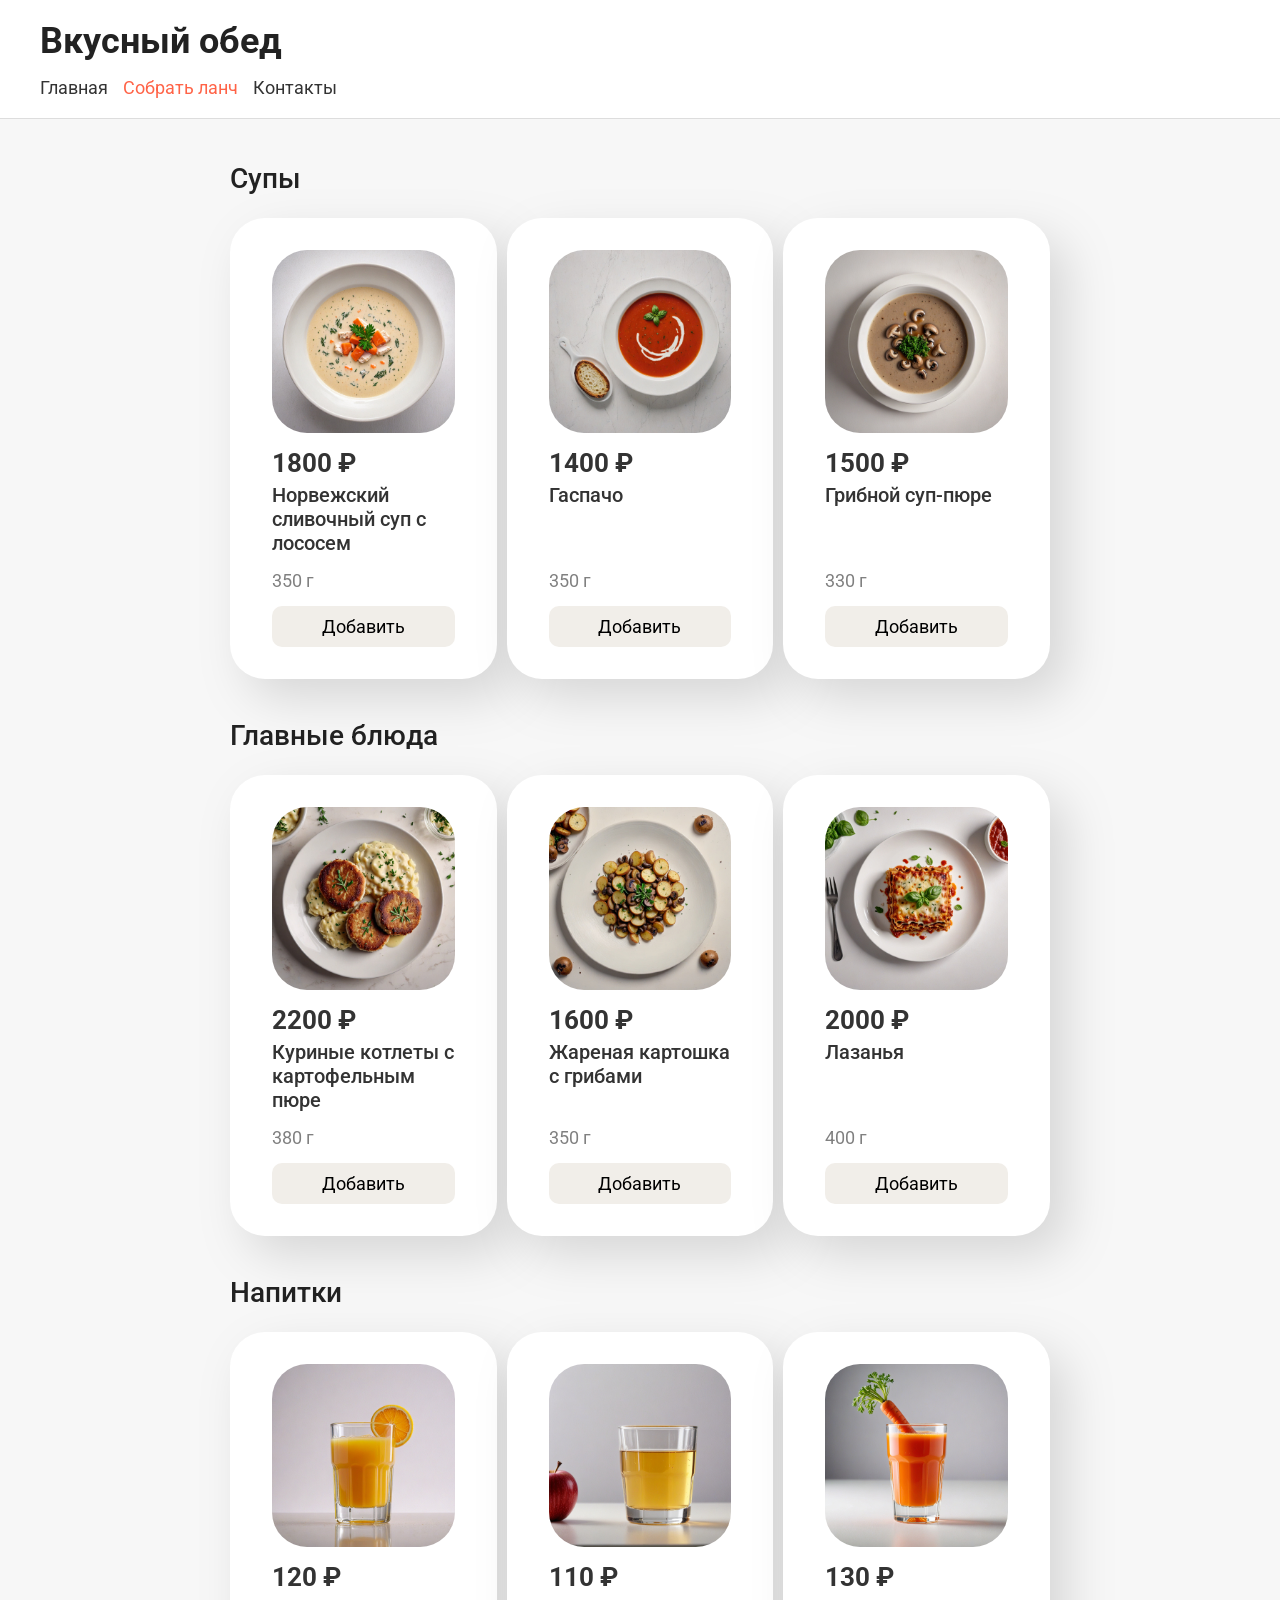
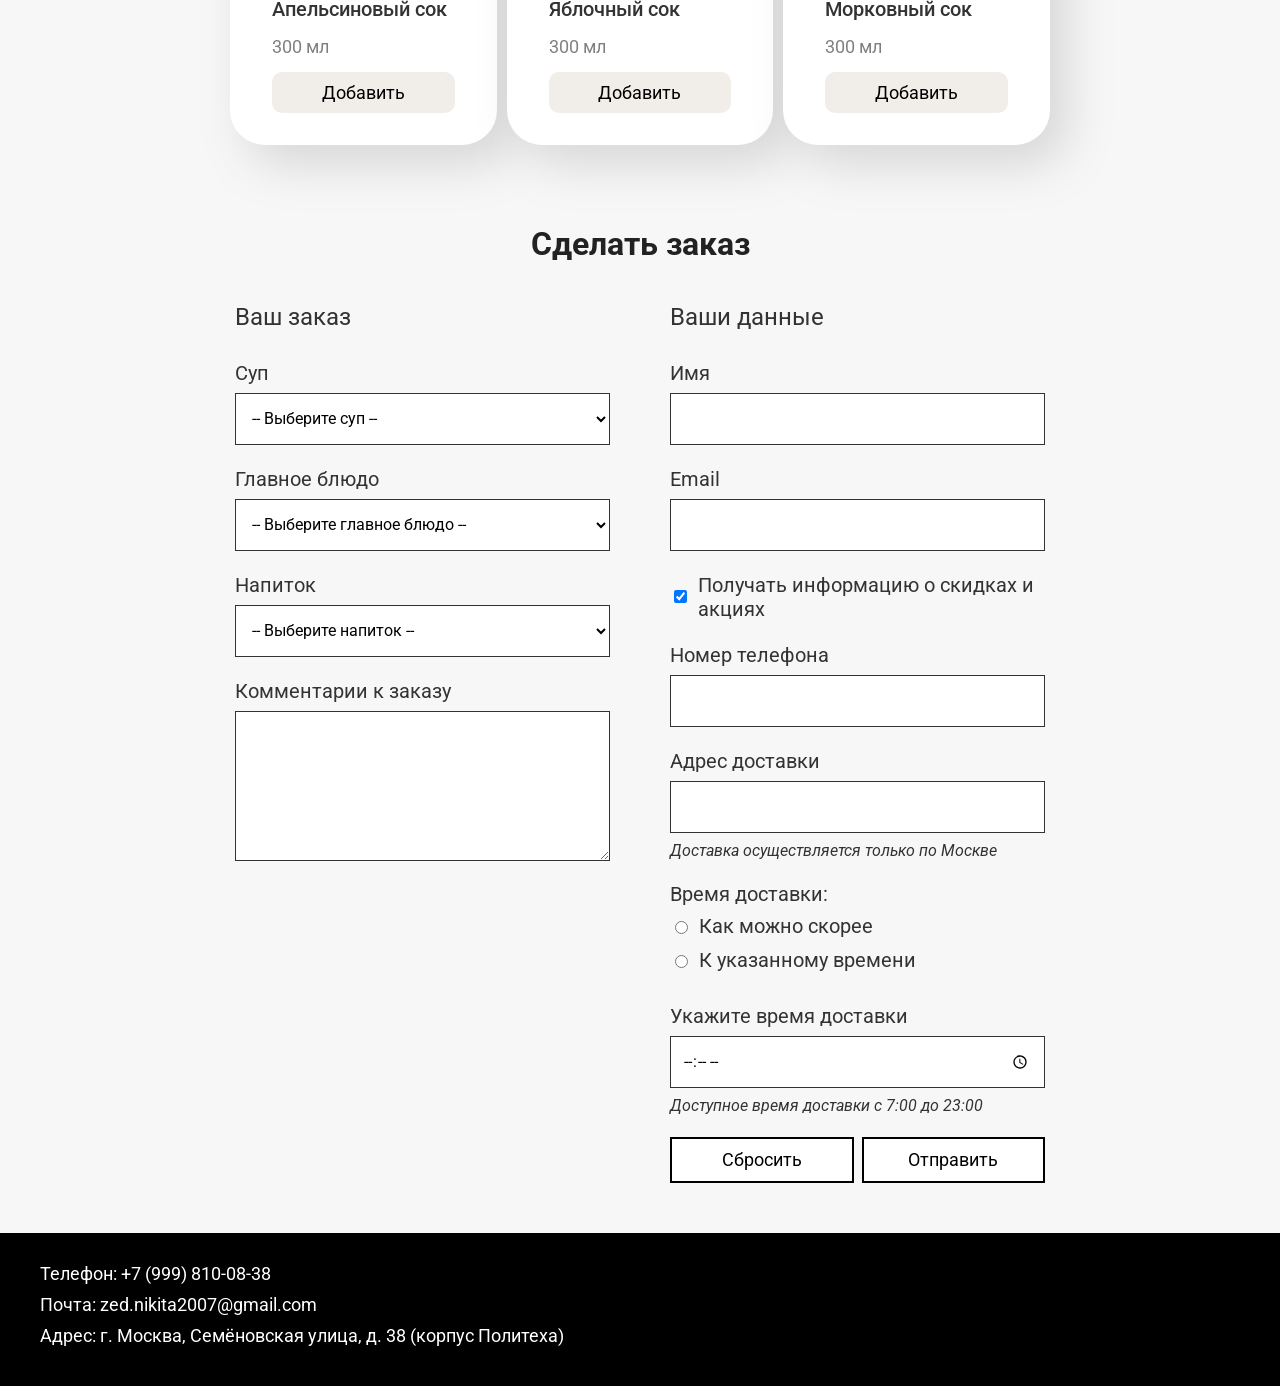
==== lunch.html @ 71ae0929 "Лаба 3: форма заказа" ====
<!DOCTYPE html>
<html lang="ru">
<head>
    <meta charset="UTF-8">
    <meta name="viewport" content="width=device-width, initial-scale=1.0">
    <title>Собрать ланч - Вкусный обед</title>
    <link rel="preconnect" href="https://fonts.googleapis.com">
    <link rel="preconnect" href="https://fonts.gstatic.com" crossorigin>
    <link href="https://fonts.googleapis.com/css2?family=Roboto:wght@400;500;700&display=swap" rel="stylesheet">
    <link rel="stylesheet" href="style.css">
    <link rel="stylesheet" href="lunch.css">
</head>
<body>

    <header>
        <h1>Вкусный обед</h1>
        <nav>
            <a href="index.html">Главная</a>
            <a href="lunch.html" class="active">Собрать ланч</a>
            <a href="#contacts">Контакты</a>
        </nav>
    </header>

    <main>
        <section>
            <h2>Супы</h2>
            <div class="dishes">
                <div class="dish">
                    <img src="menu/soups/norwegian_soup.jpg" alt="Норвежский суп">
                    <p class="dish-price">1800 ₽</p>
                    <p class="dish-name">Норвежский сливочный суп с лососем</p>
                    <p class="dish-weight">350 г</p>
                    <button>Добавить</button>
                </div>
                <div class="dish">
                    <img src="menu/soups/gazpacho.jpg" alt="Гаспачо">
                    <p class="dish-price">1400 ₽</p>
                    <p class="dish-name">Гаспачо</p>
                    <p class="dish-weight">350 г</p>
                    <button>Добавить</button>
                </div>
                <div class="dish">
                    <img src="menu/soups/mushroom_soup.jpg" alt="Грибной суп">
                    <p class="dish-price">1500 ₽</p>
                    <p class="dish-name">Грибной суп-пюре</p>
                    <p class="dish-weight">330 г</p>
                    <button>Добавить</button>
                </div>
            </div>
        </section>

        <section>
            <h2>Главные блюда</h2>
            <div class="dishes">
                <div class="dish">
                    <img src="menu/main_course/chickencutletsandmashedpotatoes.jpg" alt="Куриные котлеты с пюре">
                    <p class="dish-price">2200 ₽</p>
                    <p class="dish-name">Куриные котлеты с картофельным пюре</p>
                    <p class="dish-weight">380 г</p>
                    <button>Добавить</button>
                </div>
                <div class="dish">
                    <img src="menu/main_course/friedpotatoeswithmushrooms1.jpg" alt="Жареная картошка с грибами">
                    <p class="dish-price">1600 ₽</p>
                    <p class="dish-name">Жареная картошка с грибами</p>
                    <p class="dish-weight">350 г</p>
                    <button>Добавить</button>
                </div>
                <div class="dish">
                    <img src="menu/main_course/lasagna.jpg" alt="Лазанья">
                    <p class="dish-price">2000 ₽</p>
                    <p class="dish-name">Лазанья</p>
                    <p class="dish-weight">400 г</p>
                    <button>Добавить</button>
                </div>
            </div>
        </section>

        <section>
            <h2>Напитки</h2>
            <div class="dishes">
                <div class="dish">
                    <img src="menu/beverages/orangejuice.jpg" alt="Апельсиновый сок">
                    <p class="dish-price">120 ₽</p>
                    <p class="dish-name">Апельсиновый сок</p>
                    <p class="dish-weight">300 мл</p>
                    <button>Добавить</button>
                </div>
                <div class="dish">
                    <img src="menu/beverages/applejuice.jpg" alt="Яблочный сок">
                    <p class="dish-price">110 ₽</p>
                    <p class="dish-name">Яблочный сок</p>
                    <p class="dish-weight">300 мл</p>
                    <button>Добавить</button>
                </div>
                <div class="dish">
                    <img src="menu/beverages/carrotjuice.jpg" alt="Морковный сок">
                    <p class="dish-price">130 ₽</p>
                    <p class="dish-name">Морковный сок</p>
                    <p class="dish-weight">300 мл</p>
                    <button>Добавить</button>
                </div>
            </div>
        </section>
    </main>

    <section class="order">
        <h2>Сделать заказ</h2>
        <form action="https://httpbin.org/post" method="post">
            <div class="form-columns">
                <div class="form-column">
                    <h3>Ваш заказ</h3>

                    <label for="soup">Суп</label>
                    <select id="soup" name="soup" required>
                        <option value="">-- Выберите суп --</option>
                        <option value="norwegian_soup">Норвежский сливочный суп с лососем</option>
                        <option value="gazpacho">Гаспачо</option>
                        <option value="mushroom_soup">Грибной суп-пюре</option>
                    </select>

                    <label for="main-course">Главное блюдо</label>
                    <select id="main-course" name="main_course" required>
                        <option value="">-- Выберите главное блюдо --</option>
                        <option value="chicken_cutlets">Куриные котлеты с картофельным пюре</option>
                        <option value="fried_potatoes">Жареная картошка с грибами</option>
                        <option value="lasagna">Лазанья</option>
                    </select>

                    <label for="drink">Напиток</label>
                    <select id="drink" name="drink" required>
                        <option value="">-- Выберите напиток --</option>
                        <option value="orange_juice">Апельсиновый сок</option>
                        <option value="apple_juice">Яблочный сок</option>
                        <option value="carrot_juice">Морковный сок</option>
                    </select>

                    <label for="comment">Комментарии к заказу</label>
                    <textarea id="comment" name="comment" rows="5"></textarea>
                </div>

                <div class="form-column">
                    <h3>Ваши данные</h3>

                    <label for="name">Имя</label>
                    <input type="text" id="name" name="name" required>

                    <label for="email">Email</label>
                    <input type="email" id="email" name="email" required>

                    <div class="checkbox-row">
                        <input type="checkbox" id="subscribe" name="subscribe" value="yes" checked>
                        <label for="subscribe">Получать информацию о скидках и акциях</label>
                    </div>

                    <label for="phone">Номер телефона</label>
                    <input type="tel" id="phone" name="phone" required>

                    <label for="address">Адрес доставки</label>
                    <input type="text" id="address" name="address" required>
                    <p class="hint">Доставка осуществляется только по Москве</p>

                    <fieldset>
                        <legend>Время доставки:</legend>
                        <div class="radio-row">
                            <input type="radio" id="asap" name="delivery_type" value="asap" required>
                            <label for="asap">Как можно скорее</label>
                        </div>
                        <div class="radio-row">
                            <input type="radio" id="by-time" name="delivery_type" value="by_time" required>
                            <label for="by-time">К указанному времени</label>
                        </div>
                    </fieldset>

                    <label for="delivery-time">Укажите время доставки</label>
                    <input type="time" id="delivery-time" name="delivery_time" min="07:00" max="23:00" step="300">
                    <p class="hint">Доступное время доставки с 7:00 до 23:00</p>

                    <div class="form-buttons">
                        <button type="reset">Сбросить</button>
                        <button type="submit">Отправить</button>
                    </div>
                </div>
            </div>
        </form>
    </section>

    <footer id="contacts">
        <p>Телефон: <a href="tel:+79998100838">+7 (999) 810-08-38</a></p>
        <p>Почта: <a href="mailto:zed.nikita2007@gmail.com">zed.nikita2007@gmail.com</a></p>
        <p>Адрес: г. Москва, Семёновская улица, д. 38 (корпус Политеха)</p>
    </footer>

</body>
</html>
---- style.css ----
* {
    box-sizing: border-box;
}

body {
    margin: 0;
    min-height: 100vh;
    display: flex;
    flex-direction: column;
    font-family: 'Roboto', sans-serif;
    font-size: 18px;
    font-weight: 400;
    color: #333333;
    background-color: #f7f7f7;
}

header {
    padding: 20px 40px;
    background-color: #ffffff;
    border-bottom: 1px solid #dddddd;
}

h1 {
    margin: 0 0 15px 0;
    font-size: 36px;
    font-weight: 700;
    color: #222222;
}

nav {
    display: flex;
    flex-wrap: wrap;
    gap: 15px;
}

a {
    text-decoration: none;
    font-family: 'Roboto', sans-serif;
    font-size: 18px;
    color: #333333;
}

    a:hover {
        color: tomato;
    }

    a.active {
        color: tomato;
    }

main {
    flex: 1;
    width: 100%;
    max-width: 900px;
    margin: 0 auto;
    padding: 20px 40px;
}

section {
    margin-bottom: 40px;
}

h2 {
    font-size: 28px;
    font-weight: 500;
    color: #222222;
}

img {
    width: 600px;
    max-width: 100%;
    height: 350px;
    object-fit: cover;
}

li {
    margin-bottom: 8px;
}

table {
    width: 100%;
    border-collapse: collapse;
}

th, td {
    padding: 12px;
    border: 1px solid #cccccc;
    text-align: left;
}

th {
    font-weight: 700;
    background-color: #eeeeee;
}

footer {
    margin: 0;
    padding: 30px 40px;
    background-color: black;
    color: white;
}

    footer p {
        margin: 0 0 10px 0;
    }

    footer a {
        color: white;
    }

        footer a:hover {
            color: tomato;
        }

@media (max-width: 800px) {
    nav {
        justify-content: space-between;
    }

    img {
        width: 500px;
    }
}

@media (max-width: 600px) {
    h1 {
        text-align: center;
    }

    nav {
        flex-direction: column;
        align-items: center;
    }

    a {
        font-size: 22px;
    }

    img {
        width: 100%;
    }

    main {
        padding: 20px;
    }

    table {
        font-size: 16px;
    }
}

@media (max-width: 400px) {
    table {
        font-size: 14px;
    }

    th, td {
        padding: 8px;
    }
}
---- lunch.css ----
.dishes {
    display: grid;
    grid-template-columns: repeat(3, 1fr);
    gap: 10px;
}

.dish {
    display: flex;
    flex-direction: column;
    padding: 30px 40px;
    border: 2px solid transparent;
    border-radius: 35px;
    background-color: white;
    cursor: pointer;
    filter: drop-shadow(17px 19px 24px rgba(0, 0, 0, 0.13));
}

    .dish:hover {
        border: 2px solid tomato;
    }

    .dish img {
        width: 100%;
        height: auto;
        border-radius: 35px;
    }

.dish-price {
    margin: 15px 0 5px 0;
    font-size: 26px;
    font-weight: 700;
}

.dish-name {
    margin: 0 0 15px 0;
    font-size: 20px;
    font-weight: 500;
}

.dish-weight {
    margin: auto 0 0 0;
    color: gray;
}

.dish button {
    margin-top: 15px;
    padding: 10px 30px;
    border: none;
    border-radius: 10px;
    background-color: #f1eee9;
    font-family: 'Roboto', sans-serif;
    font-size: 18px;
    cursor: pointer;
}

.dish:hover button {
    background-color: tomato;
    color: white;
}

.order {
    width: 100%;
    max-width: 900px;
    margin: 0 auto;
    padding: 20px 40px 50px 40px;
}

    .order h2 {
        margin: 0 0 40px 0;
        text-align: center;
        font-size: 32px;
        font-weight: 700;
    }

.form-columns {
    display: flex;
    justify-content: center;
    gap: 60px;
}

.form-column {
    flex: 1;
    max-width: 375px;
}

    .form-column h3 {
        margin: 0 0 30px 0;
        font-size: 24px;
        font-weight: 400;
    }

    .form-column label {
        display: block;
        margin-bottom: 8px;
        font-size: 20px;
    }

    .form-column select,
    .form-column input[type="text"],
    .form-column input[type="email"],
    .form-column input[type="tel"],
    .form-column input[type="time"],
    .form-column textarea {
        width: 100%;
        height: 52px;
        margin-bottom: 22px;
        padding: 0 12px;
        border: 1px solid #333333;
        background-color: white;
        font-family: 'Roboto', sans-serif;
        font-size: 16px;
    }

    .form-column textarea {
        height: 150px;
        padding: 10px 12px;
        resize: vertical;
    }

.checkbox-row,
.radio-row {
    display: flex;
    align-items: center;
    gap: 8px;
}

.checkbox-row {
    margin-bottom: 22px;
}

.radio-row {
    margin-bottom: 10px;
}

    .checkbox-row label,
    .radio-row label {
        margin: 0;
    }

fieldset {
    margin: 0 0 22px 0;
    padding: 0;
    border: none;
}

legend {
    padding: 0;
    margin-bottom: 8px;
    font-size: 20px;
}

.hint {
    margin: -14px 0 22px 0;
    font-size: 16px;
    font-style: italic;
}

.form-buttons {
    display: flex;
    gap: 8px;
}

    .form-buttons button {
        width: 184px;
        height: 46px;
        border: 2px solid black;
        background-color: white;
        font-family: 'Roboto', sans-serif;
        font-size: 18px;
        cursor: pointer;
    }

        .form-buttons button:hover {
            border-color: tomato;
            background-color: tomato;
            color:
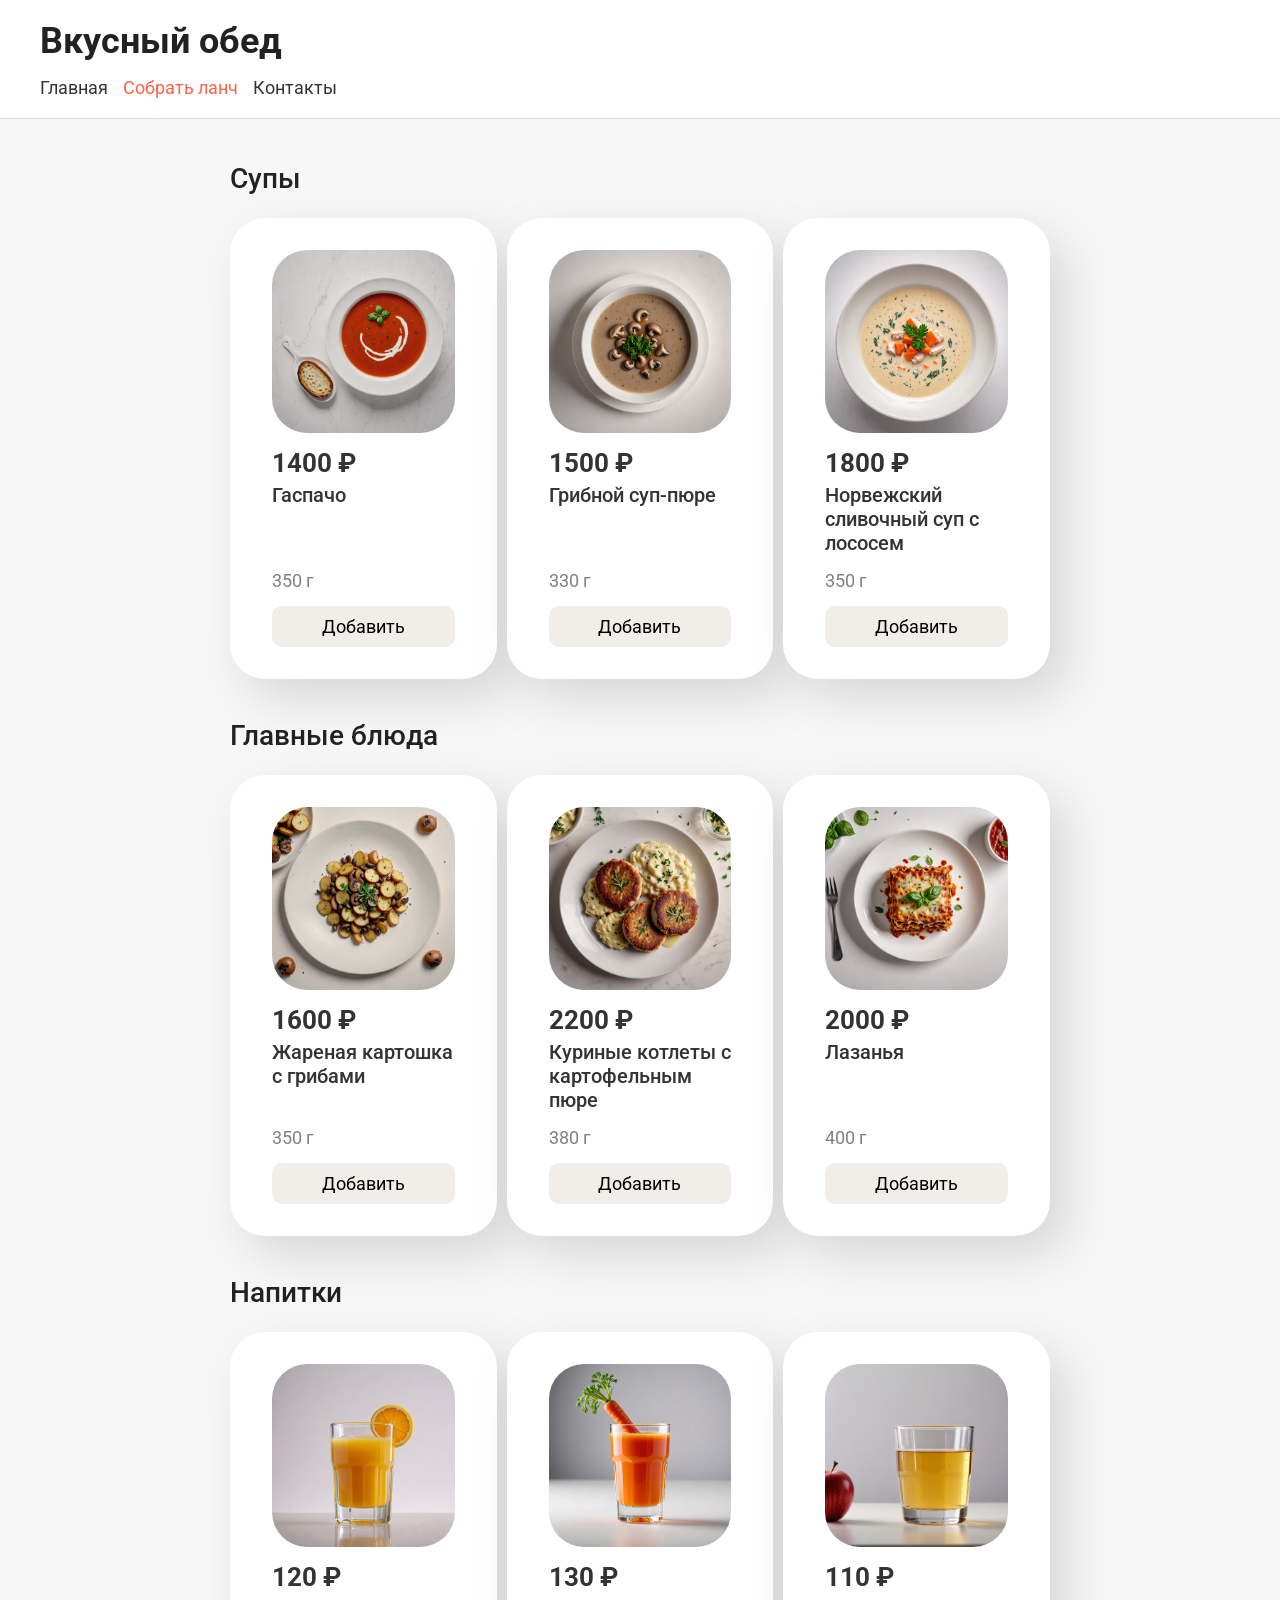
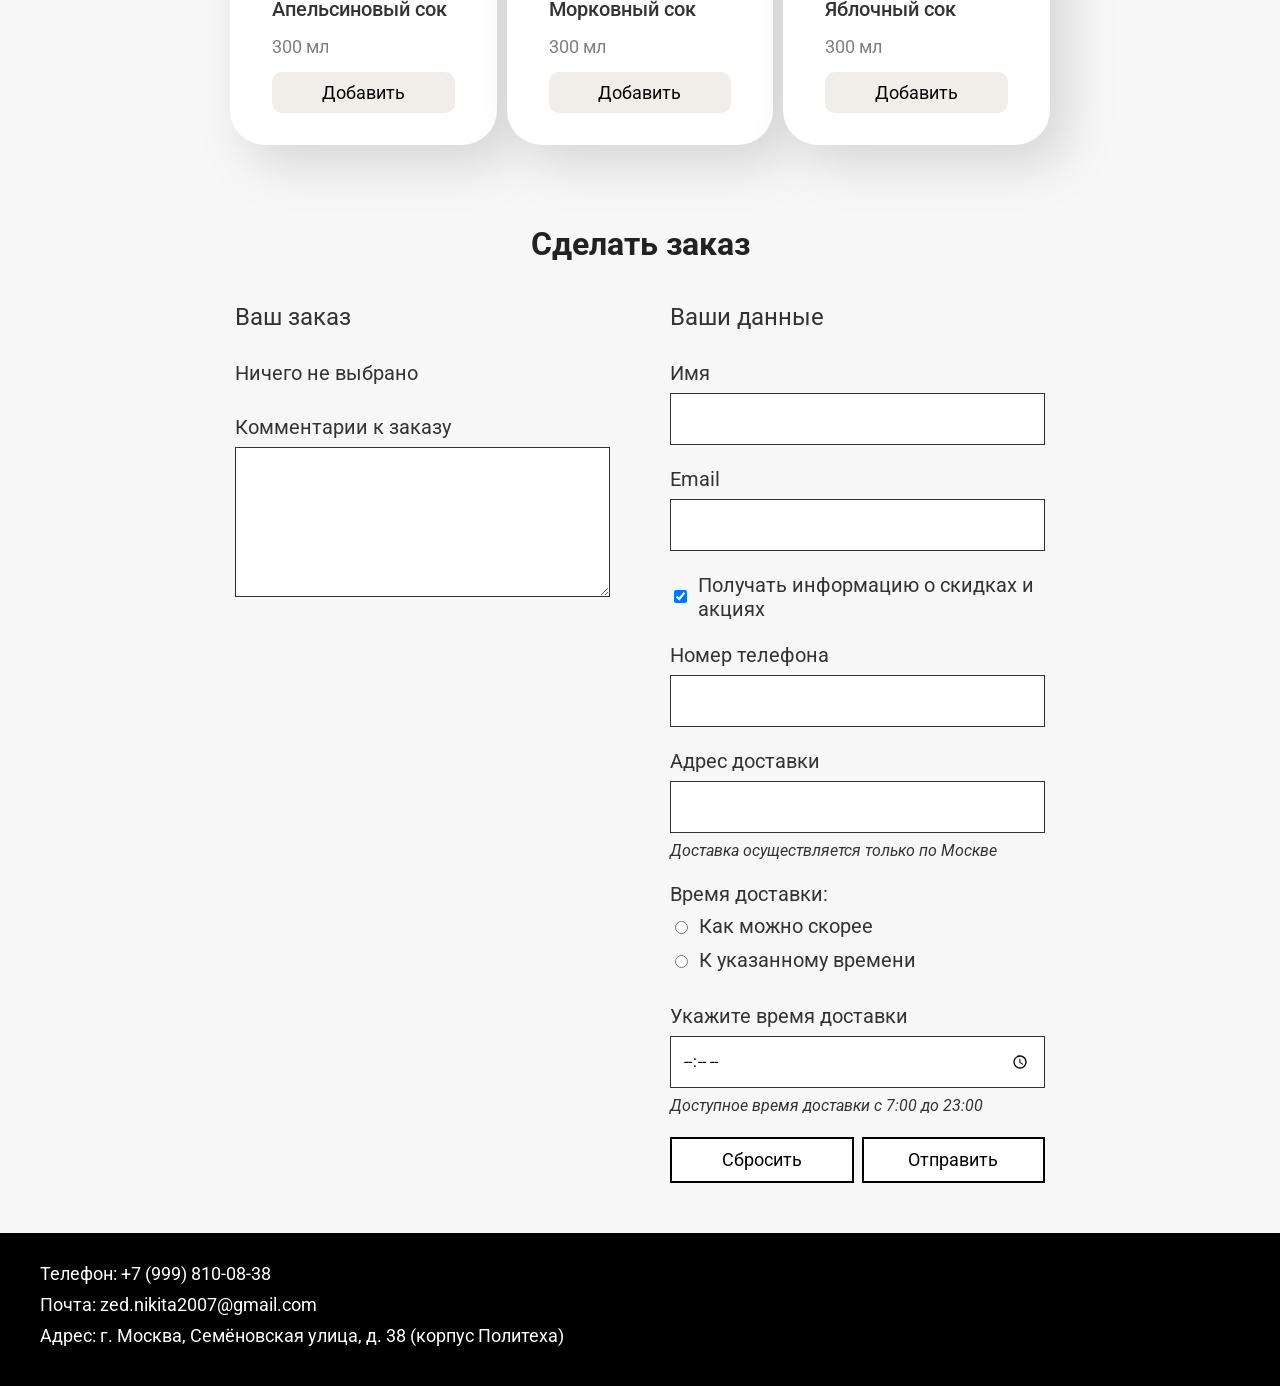
==== commit f829b9c5: "Лаба 4: вывод блюд через JavaScript, выбор блюд и подсчёт стоимости - dishes.js: массив блюд (keywor" ====
--- a/lunch.html
+++ b/lunch.html
@@ -9,6 +9,9 @@
     <link href="https://fonts.googleapis.com/css2?family=Roboto:wght@400;500;700&display=swap" rel="stylesheet">
     <link rel="stylesheet" href="style.css">
     <link rel="stylesheet" href="lunch.css">
+    <script src="dishes.js" defer></script>
+    <script src="display.js" defer></script>
+    <script src="order.js" defer></script>
 </head>
 <body>
 
@@ -24,83 +27,17 @@
     <main>
         <section>
             <h2>Супы</h2>
-            <div class="dishes">
-                <div class="dish">
-                    <img src="menu/soups/norwegian_soup.jpg" alt="Норвежский суп">
-                    <p class="dish-price">1800 ₽</p>
-                    <p class="dish-name">Норвежский сливочный суп с лососем</p>
-                    <p class="dish-weight">350 г</p>
-                    <button>Добавить</button>
-                </div>
-                <div class="dish">
-                    <img src="menu/soups/gazpacho.jpg" alt="Гаспачо">
-                    <p class="dish-price">1400 ₽</p>
-                    <p class="dish-name">Гаспачо</p>
-                    <p class="dish-weight">350 г</p>
-                    <button>Добавить</button>
-                </div>
-                <div class="dish">
-                    <img src="menu/soups/mushroom_soup.jpg" alt="Грибной суп">
-                    <p class="dish-price">1500 ₽</p>
-                    <p class="dish-name">Грибной суп-пюре</p>
-                    <p class="dish-weight">330 г</p>
-                    <button>Добавить</button>
-                </div>
-            </div>
+            <div class="dishes" data-category="soup"></div>
         </section>
 
         <section>
             <h2>Главные блюда</h2>
-            <div class="dishes">
-                <div class="dish">
-                    <img src="menu/main_course/chickencutletsandmashedpotatoes.jpg" alt="Куриные котлеты с пюре">
-                    <p class="dish-price">2200 ₽</p>
-                    <p class="dish-name">Куриные котлеты с картофельным пюре</p>
-                    <p class="dish-weight">380 г</p>
-                    <button>Добавить</button>
-                </div>
-                <div class="dish">
-                    <img src="menu/main_course/friedpotatoeswithmushrooms1.jpg" alt="Жареная картошка с грибами">
-                    <p class="dish-price">1600 ₽</p>
-                    <p class="dish-name">Жареная картошка с грибами</p>
-                    <p class="dish-weight">350 г</p>
-                    <button>Добавить</button>
-                </div>
-                <div class="dish">
-                    <img src="menu/main_course/lasagna.jpg" alt="Лазанья">
-                    <p class="dish-price">2000 ₽</p>
-                    <p class="dish-name">Лазанья</p>
-                    <p class="dish-weight">400 г</p>
-                    <button>Добавить</button>
-                </div>
-            </div>
+            <div class="dishes" data-category="main_course"></div>
         </section>
 
         <section>
             <h2>Напитки</h2>
-            <div class="dishes">
-                <div class="dish">
-                    <img src="menu/beverages/orangejuice.jpg" alt="Апельсиновый сок">
-                    <p class="dish-price">120 ₽</p>
-                    <p class="dish-name">Апельсиновый сок</p>
-                    <p class="dish-weight">300 мл</p>
-                    <button>Добавить</button>
-                </div>
-                <div class="dish">
-                    <img src="menu/beverages/applejuice.jpg" alt="Яблочный сок">
-                    <p class="dish-price">110 ₽</p>
-                    <p class="dish-name">Яблочный сок</p>
-                    <p class="dish-weight">300 мл</p>
-                    <button>Добавить</button>
-                </div>
-                <div class="dish">
-                    <img src="menu/beverages/carrotjuice.jpg" alt="Морковный сок">
-                    <p class="dish-price">130 ₽</p>
-                    <p class="dish-name">Морковный сок</p>
-                    <p class="dish-weight">300 мл</p>
-                    <button>Добавить</button>
-                </div>
-            </div>
+            <div class="dishes" data-category="drink"></div>
         </section>
     </main>
 
@@ -111,29 +48,30 @@
                 <div class="form-column">
                     <h3>Ваш заказ</h3>
 
-                    <label for="soup">Суп</label>
-                    <select id="soup" name="soup" required>
-                        <option value="">-- Выберите суп --</option>
-                        <option value="norwegian_soup">Норвежский сливочный суп с лососем</option>
-                        <option value="gazpacho">Гаспачо</option>
-                        <option value="mushroom_soup">Грибной суп-пюре</option>
-                    </select>
+                    <p class="order-empty" id="order-empty">Ничего не выбрано</p>
 
-                    <label for="main-course">Главное блюдо</label>
-                    <select id="main-course" name="main_course" required>
-                        <option value="">-- Выберите главное блюдо --</option>
-                        <option value="chicken_cutlets">Куриные котлеты с картофельным пюре</option>
-                        <option value="fried_potatoes">Жареная картошка с грибами</option>
-                        <option value="lasagna">Лазанья</option>
-                    </select>
+                    <div class="order-summary" id="order-summary">
+                        <div class="order-item">
+                            <p class="order-category">Суп</p>
+                            <p id="soup-selected">Блюдо не выбрано</p>
+                        </div>
+                        <div class="order-item">
+                            <p class="order-category">Главное блюдо</p>
+                            <p id="main_course-selected">Блюдо не выбрано</p>
+                        </div>
+                        <div class="order-item">
+                            <p class="order-category">Напиток</p>
+                            <p id="drink-selected">Напиток не выбран</p>
+                        </div>
+                        <div class="order-item">
+                            <p class="order-category">Стоимость заказа</p>
+                            <p class="order-total" id="order-total">0 ₽</p>
+                        </div>
+                    </div>
 
-                    <label for="drink">Напиток</label>
-                    <select id="drink" name="drink" required>
-                        <option value="">-- Выберите напиток --</option>
-                        <option value="orange_juice">Апельсиновый сок</option>
-                        <option value="apple_juice">Яблочный сок</option>
-                        <option value="carrot_juice">Морковный сок</option>
-                    </select>
+                    <input type="hidden" id="soup-input" name="soup" value="">
+                    <input type="hidden" id="main_course-input" name="main_course" value="">
+                    <input type="hidden" id="drink-input" name="drink" value="">
 
                     <label for="comment">Комментарии к заказу</label>
                     <textarea id="comment" name="comment" rows="5"></textarea>
--- a/lunch.css
+++ b/lunch.css
@@ -173,4 +173,73 @@
         .form-buttons button:hover {
             border-color: tomato;
             background-color: tomato;
-            color:
+            color: white;
+        }
+
+.dish.selected {
+    border: 2px solid tomato;
+}
+
+.dish.selected button {
+    background-color: tomato;
+    color: white;
+}
+
+.order-empty {
+    margin: 0 0 30px 0;
+    font-size: 20px;
+}
+
+.order-summary {
+    margin-bottom: 30px;
+}
+
+.order-item {
+    margin-bottom: 20px;
+}
+
+    .order-item p {
+        margin: 0;
+        font-size: 18px;
+    }
+
+    .order-item .order-category {
+        font-weight: 700;
+    }
+
+.order-total {
+    font-size: 24px;
+}
+
+@media (max-width: 800px) {
+    .dishes {
+        grid-template-columns: repeat(2, 1fr);
+    }
+}
+
+@media (max-width: 600px) {
+    .dishes {
+        grid-template-columns: 1fr;
+    }
+
+    section > h2 {
+        text-align: center;
+    }
+
+    .order {
+        padding: 20px;
+    }
+
+    .form-columns {
+        flex-direction: column;
+        gap: 20px;
+    }
+
+    .form-column {
+        max-width: 100%;
+    }
+
+    .form-buttons button {
+        width: 50%;
+    }
+}
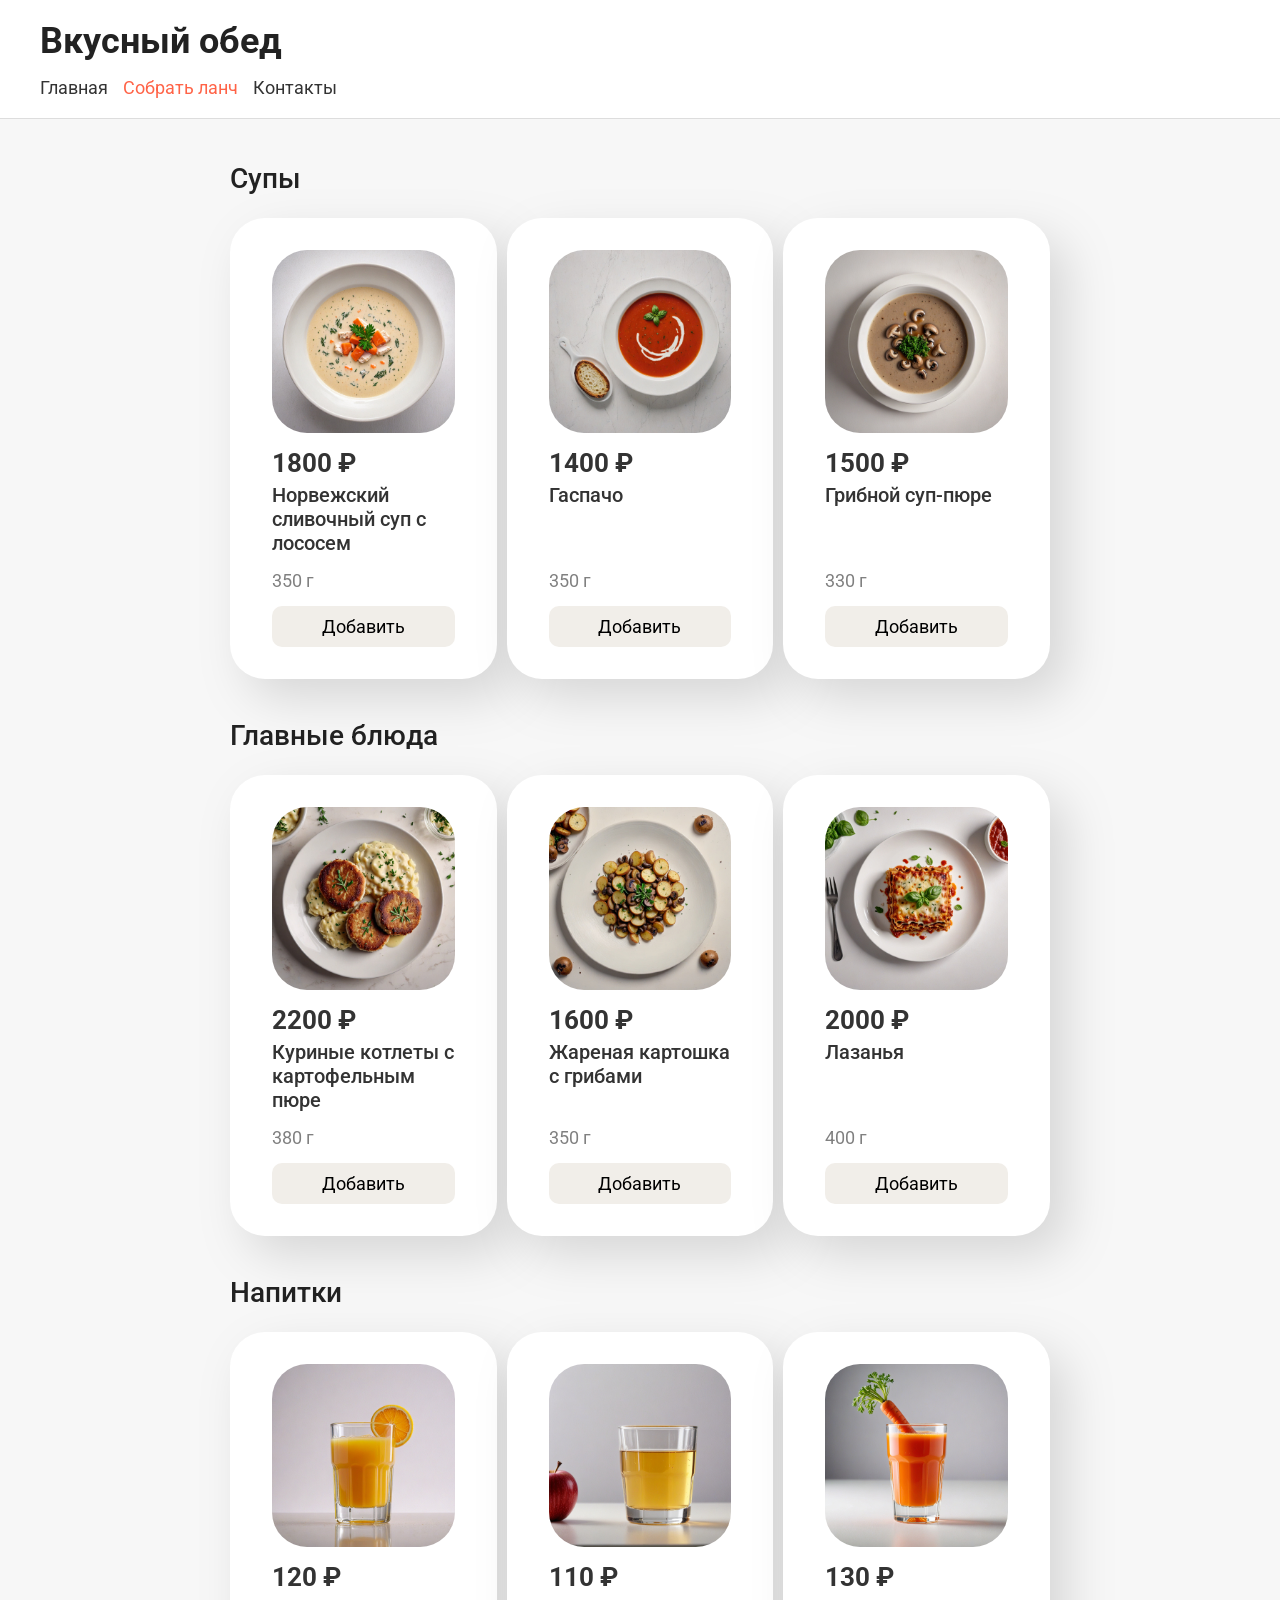
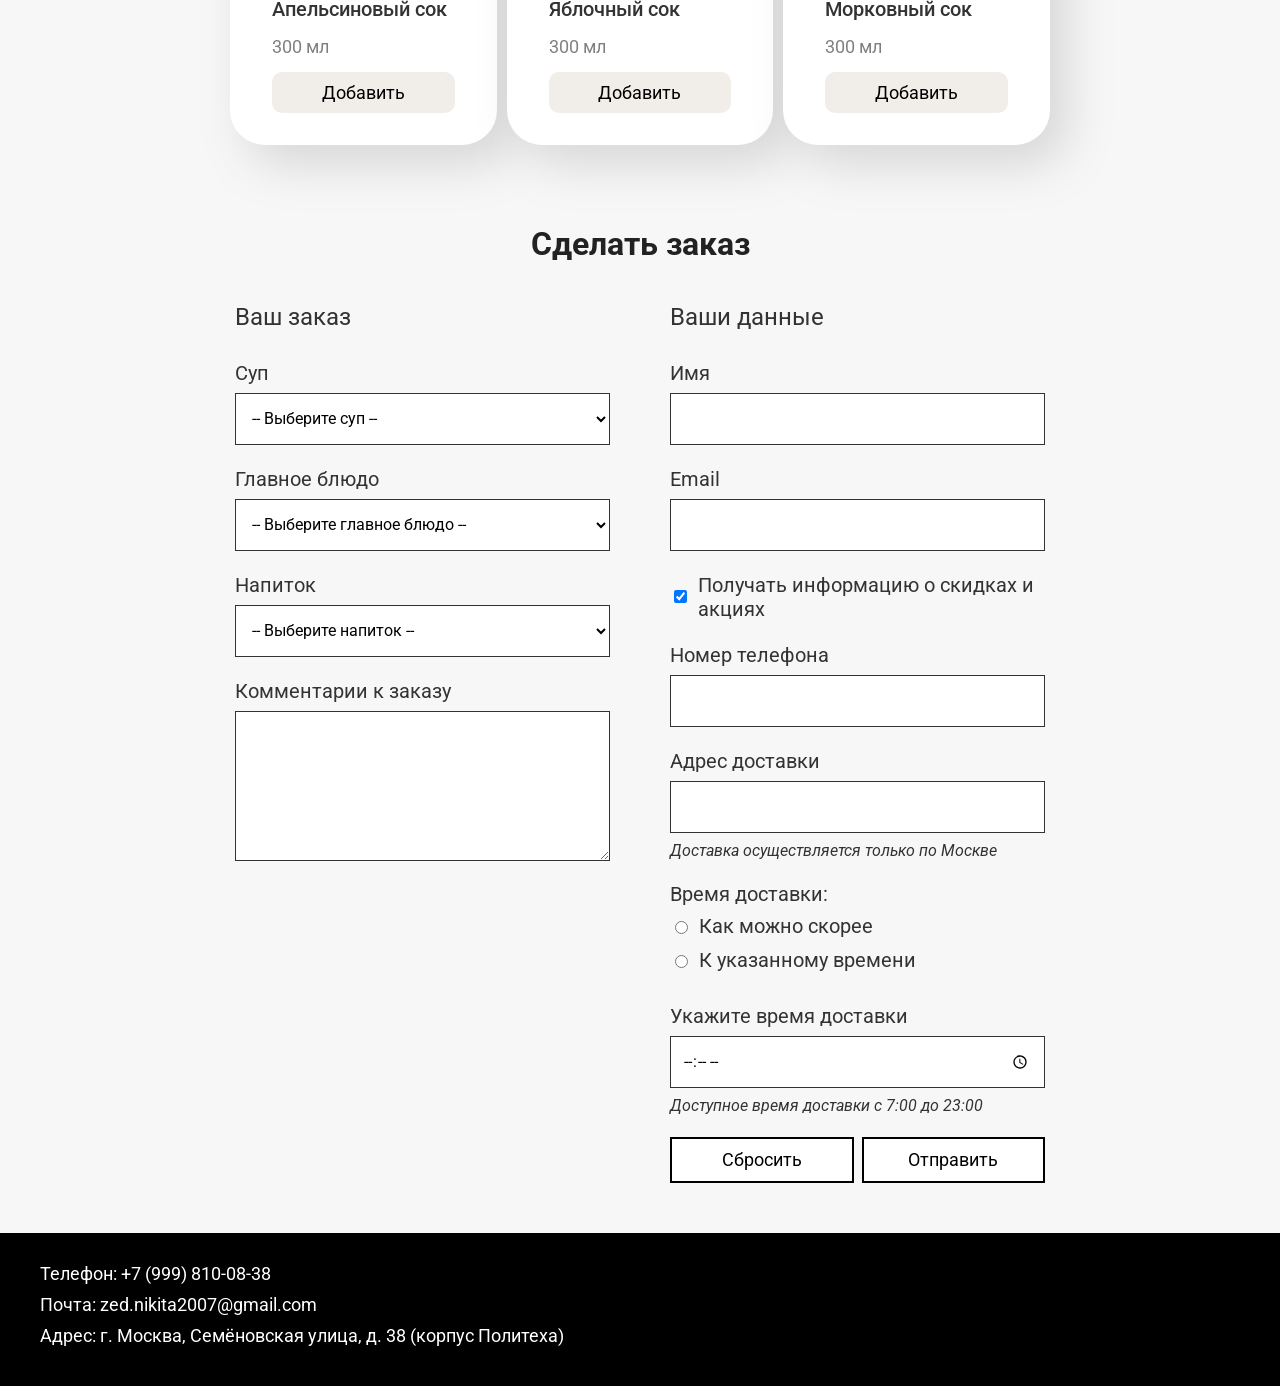
==== commit 48d81e4a: "Временный откат лабы 4" ====
--- a/lunch.html
+++ b/lunch.html
@@ -9,9 +9,6 @@
     <link href="https://fonts.googleapis.com/css2?family=Roboto:wght@400;500;700&display=swap" rel="stylesheet">
     <link rel="stylesheet" href="style.css">
     <link rel="stylesheet" href="lunch.css">
-    <script src="dishes.js" defer></script>
-    <script src="display.js" defer></script>
-    <script src="order.js" defer></script>
 </head>
 <body>
 
@@ -27,17 +24,83 @@
     <main>
         <section>
             <h2>Супы</h2>
-            <div class="dishes" data-category="soup"></div>
+            <div class="dishes">
+                <div class="dish">
+                    <img src="menu/soups/norwegian_soup.jpg" alt="Норвежский суп">
+                    <p class="dish-price">1800 ₽</p>
+                    <p class="dish-name">Норвежский сливочный суп с лососем</p>
+                    <p class="dish-weight">350 г</p>
+                    <button>Добавить</button>
+                </div>
+                <div class="dish">
+                    <img src="menu/soups/gazpacho.jpg" alt="Гаспачо">
+                    <p class="dish-price">1400 ₽</p>
+                    <p class="dish-name">Гаспачо</p>
+                    <p class="dish-weight">350 г</p>
+                    <button>Добавить</button>
+                </div>
+                <div class="dish">
+                    <img src="menu/soups/mushroom_soup.jpg" alt="Грибной суп">
+                    <p class="dish-price">1500 ₽</p>
+                    <p class="dish-name">Грибной суп-пюре</p>
+                    <p class="dish-weight">330 г</p>
+                    <button>Добавить</button>
+                </div>
+            </div>
         </section>
 
         <section>
             <h2>Главные блюда</h2>
-            <div class="dishes" data-category="main_course"></div>
+            <div class="dishes">
+                <div class="dish">
+                    <img src="menu/main_course/chickencutletsandmashedpotatoes.jpg" alt="Куриные котлеты с пюре">
+                    <p class="dish-price">2200 ₽</p>
+                    <p class="dish-name">Куриные котлеты с картофельным пюре</p>
+                    <p class="dish-weight">380 г</p>
+                    <button>Добавить</button>
+                </div>
+                <div class="dish">
+                    <img src="menu/main_course/friedpotatoeswithmushrooms1.jpg" alt="Жареная картошка с грибами">
+                    <p class="dish-price">1600 ₽</p>
+                    <p class="dish-name">Жареная картошка с грибами</p>
+                    <p class="dish-weight">350 г</p>
+                    <button>Добавить</button>
+                </div>
+                <div class="dish">
+                    <img src="menu/main_course/lasagna.jpg" alt="Лазанья">
+                    <p class="dish-price">2000 ₽</p>
+                    <p class="dish-name">Лазанья</p>
+                    <p class="dish-weight">400 г</p>
+                    <button>Добавить</button>
+                </div>
+            </div>
         </section>
 
         <section>
             <h2>Напитки</h2>
-            <div class="dishes" data-category="drink"></div>
+            <div class="dishes">
+                <div class="dish">
+                    <img src="menu/beverages/orangejuice.jpg" alt="Апельсиновый сок">
+                    <p class="dish-price">120 ₽</p>
+                    <p class="dish-name">Апельсиновый сок</p>
+                    <p class="dish-weight">300 мл</p>
+                    <button>Добавить</button>
+                </div>
+                <div class="dish">
+                    <img src="menu/beverages/applejuice.jpg" alt="Яблочный сок">
+                    <p class="dish-price">110 ₽</p>
+                    <p class="dish-name">Яблочный сок</p>
+                    <p class="dish-weight">300 мл</p>
+                    <button>Добавить</button>
+                </div>
+                <div class="dish">
+                    <img src="menu/beverages/carrotjuice.jpg" alt="Морковный сок">
+                    <p class="dish-price">130 ₽</p>
+                    <p class="dish-name">Морковный сок</p>
+                    <p class="dish-weight">300 мл</p>
+                    <button>Добавить</button>
+                </div>
+            </div>
         </section>
     </main>
 
@@ -48,30 +111,29 @@
                 <div class="form-column">
                     <h3>Ваш заказ</h3>
 
-                    <p class="order-empty" id="order-empty">Ничего не выбрано</p>
+                    <label for="soup">Суп</label>
+                    <select id="soup" name="soup" required>
+                        <option value="">-- Выберите суп --</option>
+                        <option value="norwegian_soup">Норвежский сливочный суп с лососем</option>
+                        <option value="gazpacho">Гаспачо</option>
+                        <option value="mushroom_soup">Грибной суп-пюре</option>
+                    </select>
 
-                    <div class="order-summary" id="order-summary">
-                        <div class="order-item">
-                            <p class="order-category">Суп</p>
-                            <p id="soup-selected">Блюдо не выбрано</p>
-                        </div>
-                        <div class="order-item">
-                            <p class="order-category">Главное блюдо</p>
-                            <p id="main_course-selected">Блюдо не выбрано</p>
-                        </div>
-                        <div class="order-item">
-                            <p class="order-category">Напиток</p>
-                            <p id="drink-selected">Напиток не выбран</p>
-                        </div>
-                        <div class="order-item">
-                            <p class="order-category">Стоимость заказа</p>
-                            <p class="order-total" id="order-total">0 ₽</p>
-                        </div>
-                    </div>
+                    <label for="main-course">Главное блюдо</label>
+                    <select id="main-course" name="main_course" required>
+                        <option value="">-- Выберите главное блюдо --</option>
+                        <option value="chicken_cutlets">Куриные котлеты с картофельным пюре</option>
+                        <option value="fried_potatoes">Жареная картошка с грибами</option>
+                        <option value="lasagna">Лазанья</option>
+                    </select>
 
-                    <input type="hidden" id="soup-input" name="soup" value="">
-                    <input type="hidden" id="main_course-input" name="main_course" value="">
-                    <input type="hidden" id="drink-input" name="drink" value="">
+                    <label for="drink">Напиток</label>
+                    <select id="drink" name="drink" required>
+                        <option value="">-- Выберите напиток --</option>
+                        <option value="orange_juice">Апельсиновый сок</option>
+                        <option value="apple_juice">Яблочный сок</option>
+                        <option value="carrot_juice">Морковный сок</option>
+                    </select>
 
                     <label for="comment">Комментарии к заказу</label>
                     <textarea id="comment" name="comment" rows="5"></textarea>
--- a/lunch.css
+++ b/lunch.css
@@ -173,73 +173,4 @@
         .form-buttons button:hover {
             border-color: tomato;
             background-color: tomato;
-            color: white;
-        }
-
-.dish.selected {
-    border: 2px solid tomato;
-}
-
-.dish.selected button {
-    background-color: tomato;
-    color: white;
-}
-
-.order-empty {
-    margin: 0 0 30px 0;
-    font-size: 20px;
-}
-
-.order-summary {
-    margin-bottom: 30px;
-}
-
-.order-item {
-    margin-bottom: 20px;
-}
-
-    .order-item p {
-        margin: 0;
-        font-size: 18px;
-    }
-
-    .order-item .order-category {
-        font-weight: 700;
-    }
-
-.order-total {
-    font-size: 24px;
-}
-
-@media (max-width: 800px) {
-    .dishes {
-        grid-template-columns: repeat(2, 1fr);
-    }
-}
-
-@media (max-width: 600px) {
-    .dishes {
-        grid-template-columns: 1fr;
-    }
-
-    section > h2 {
-        text-align: center;
-    }
-
-    .order {
-        padding: 20px;
-    }
-
-    .form-columns {
-        flex-direction: column;
-        gap: 20px;
-    }
-
-    .form-column {
-        max-width: 100%;
-    }
-
-    .form-buttons button {
-        width: 50%;
-    }
-}
+            color:
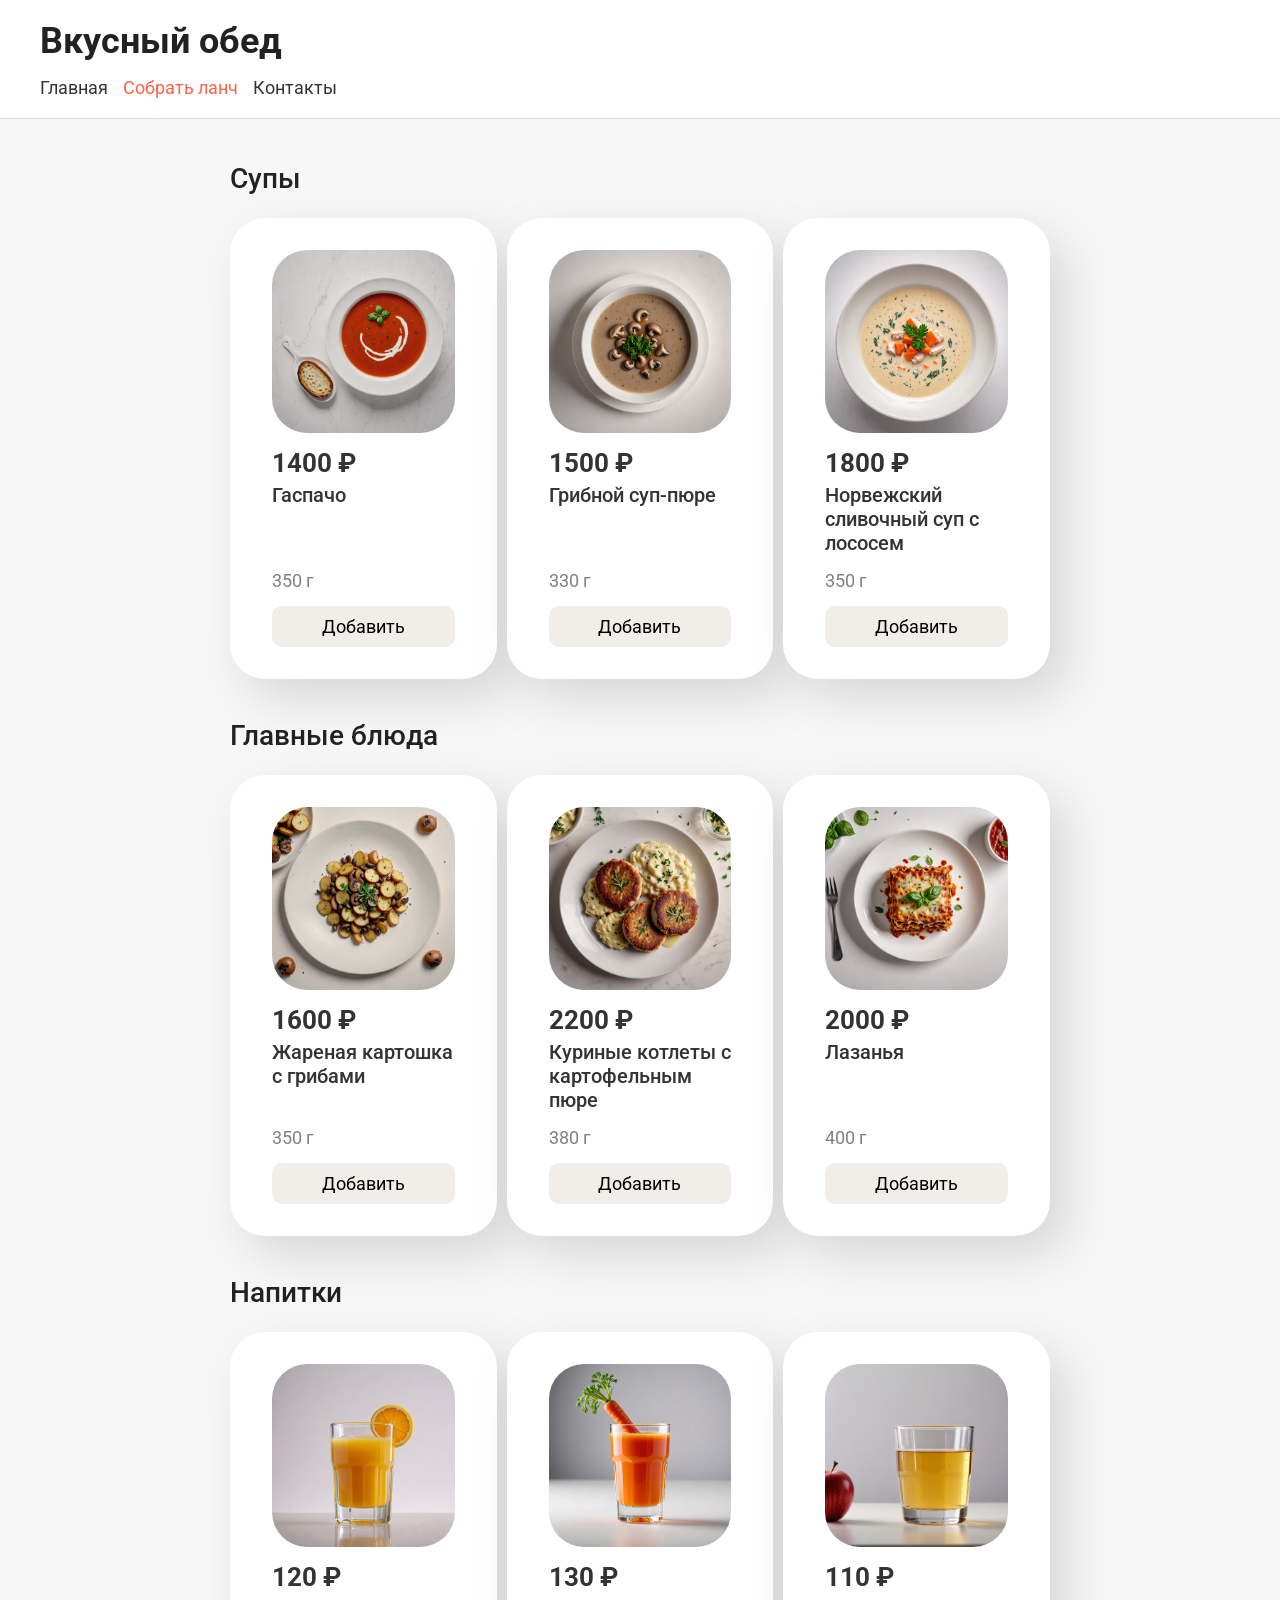
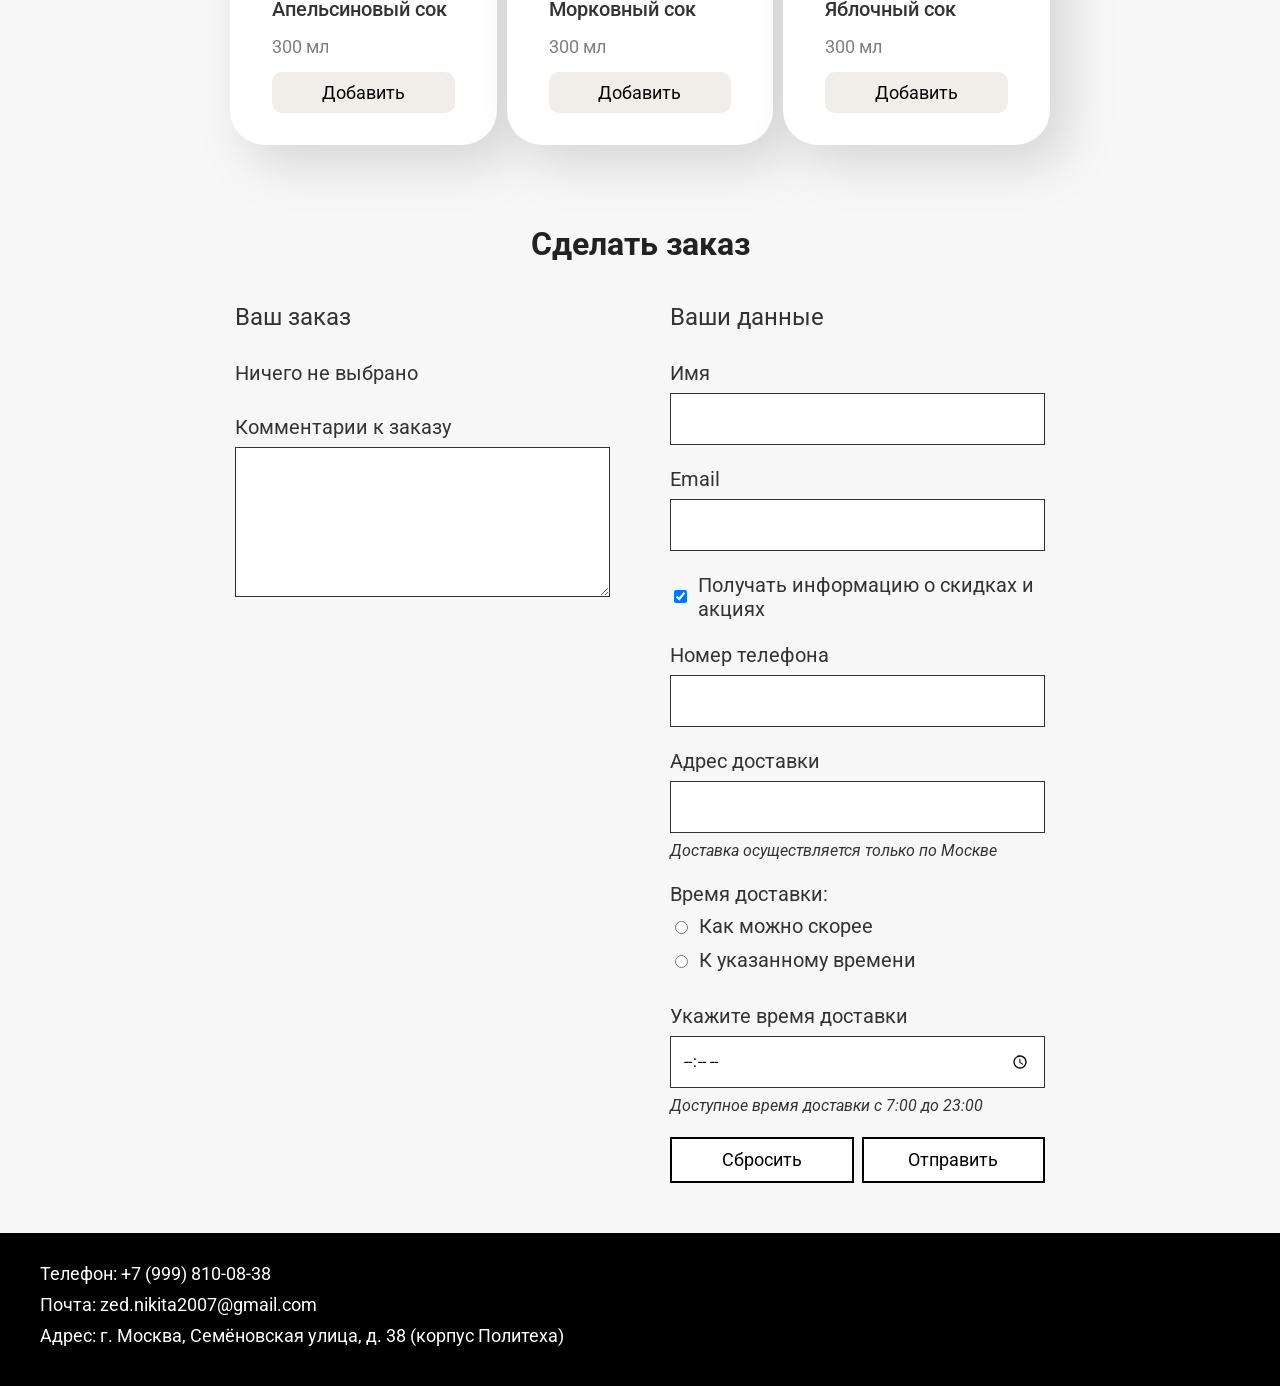
==== commit 0c1449eb: "Лаба 4: вывод блюд через JavaScript, выбор блюд и подсчёт стоимости" ====
--- a/lunch.html
+++ b/lunch.html
@@ -1,4 +1,5 @@
 <!DOCTYPE html>
+<!-- Лабораторная работа 4. Хайваз Никита, группа 251-353 -->
 <html lang="ru">
 <head>
     <meta charset="UTF-8">
@@ -9,6 +10,9 @@
     <link href="https://fonts.googleapis.com/css2?family=Roboto:wght@400;500;700&display=swap" rel="stylesheet">
     <link rel="stylesheet" href="style.css">
     <link rel="stylesheet" href="lunch.css">
+    <script src="dishes.js" defer></script>
+    <script src="display.js" defer></script>
+    <script src="order.js" defer></script>
 </head>
 <body>
 
@@ -24,83 +28,17 @@
     <main>
         <section>
             <h2>Супы</h2>
-            <div class="dishes">
-                <div class="dish">
-                    <img src="menu/soups/norwegian_soup.jpg" alt="Норвежский суп">
-                    <p class="dish-price">1800 ₽</p>
-                    <p class="dish-name">Норвежский сливочный суп с лососем</p>
-                    <p class="dish-weight">350 г</p>
-                    <button>Добавить</button>
-                </div>
-                <div class="dish">
-                    <img src="menu/soups/gazpacho.jpg" alt="Гаспачо">
-                    <p class="dish-price">1400 ₽</p>
-                    <p class="dish-name">Гаспачо</p>
-                    <p class="dish-weight">350 г</p>
-                    <button>Добавить</button>
-                </div>
-                <div class="dish">
-                    <img src="menu/soups/mushroom_soup.jpg" alt="Грибной суп">
-                    <p class="dish-price">1500 ₽</p>
-                    <p class="dish-name">Грибной суп-пюре</p>
-                    <p class="dish-weight">330 г</p>
-                    <button>Добавить</button>
-                </div>
-            </div>
+            <div class="dishes" data-category="soup"></div>
         </section>
 
         <section>
             <h2>Главные блюда</h2>
-            <div class="dishes">
-                <div class="dish">
-                    <img src="menu/main_course/chickencutletsandmashedpotatoes.jpg" alt="Куриные котлеты с пюре">
-                    <p class="dish-price">2200 ₽</p>
-                    <p class="dish-name">Куриные котлеты с картофельным пюре</p>
-                    <p class="dish-weight">380 г</p>
-                    <button>Добавить</button>
-                </div>
-                <div class="dish">
-                    <img src="menu/main_course/friedpotatoeswithmushrooms1.jpg" alt="Жареная картошка с грибами">
-                    <p class="dish-price">1600 ₽</p>
-                    <p class="dish-name">Жареная картошка с грибами</p>
-                    <p class="dish-weight">350 г</p>
-                    <button>Добавить</button>
-                </div>
-                <div class="dish">
-                    <img src="menu/main_course/lasagna.jpg" alt="Лазанья">
-                    <p class="dish-price">2000 ₽</p>
-                    <p class="dish-name">Лазанья</p>
-                    <p class="dish-weight">400 г</p>
-                    <button>Добавить</button>
-                </div>
-            </div>
+            <div class="dishes" data-category="main_course"></div>
         </section>
 
         <section>
             <h2>Напитки</h2>
-            <div class="dishes">
-                <div class="dish">
-                    <img src="menu/beverages/orangejuice.jpg" alt="Апельсиновый сок">
-                    <p class="dish-price">120 ₽</p>
-                    <p class="dish-name">Апельсиновый сок</p>
-                    <p class="dish-weight">300 мл</p>
-                    <button>Добавить</button>
-                </div>
-                <div class="dish">
-                    <img src="menu/beverages/applejuice.jpg" alt="Яблочный сок">
-                    <p class="dish-price">110 ₽</p>
-                    <p class="dish-name">Яблочный сок</p>
-                    <p class="dish-weight">300 мл</p>
-                    <button>Добавить</button>
-                </div>
-                <div class="dish">
-                    <img src="menu/beverages/carrotjuice.jpg" alt="Морковный сок">
-                    <p class="dish-price">130 ₽</p>
-                    <p class="dish-name">Морковный сок</p>
-                    <p class="dish-weight">300 мл</p>
-                    <button>Добавить</button>
-                </div>
-            </div>
+            <div class="dishes" data-category="drink"></div>
         </section>
     </main>
 
@@ -111,29 +49,30 @@
                 <div class="form-column">
                     <h3>Ваш заказ</h3>
 
-                    <label for="soup">Суп</label>
-                    <select id="soup" name="soup" required>
-                        <option value="">-- Выберите суп --</option>
-                        <option value="norwegian_soup">Норвежский сливочный суп с лососем</option>
-                        <option value="gazpacho">Гаспачо</option>
-                        <option value="mushroom_soup">Грибной суп-пюре</option>
-                    </select>
+                    <p class="order-empty" id="order-empty">Ничего не выбрано</p>
 
-                    <label for="main-course">Главное блюдо</label>
-                    <select id="main-course" name="main_course" required>
-                        <option value="">-- Выберите главное блюдо --</option>
-                        <option value="chicken_cutlets">Куриные котлеты с картофельным пюре</option>
-                        <option value="fried_potatoes">Жареная картошка с грибами</option>
-                        <option value="lasagna">Лазанья</option>
-                    </select>
+                    <div class="order-summary" id="order-summary">
+                        <div class="order-item">
+                            <p class="order-category">Суп</p>
+                            <p id="soup-selected">Блюдо не выбрано</p>
+                        </div>
+                        <div class="order-item">
+                            <p class="order-category">Главное блюдо</p>
+                            <p id="main_course-selected">Блюдо не выбрано</p>
+                        </div>
+                        <div class="order-item">
+                            <p class="order-category">Напиток</p>
+                            <p id="drink-selected">Напиток не выбран</p>
+                        </div>
+                        <div class="order-item">
+                            <p class="order-category">Стоимость заказа</p>
+                            <p class="order-total" id="order-total">0 ₽</p>
+                        </div>
+                    </div>
 
-                    <label for="drink">Напиток</label>
-                    <select id="drink" name="drink" required>
-                        <option value="">-- Выберите напиток --</option>
-                        <option value="orange_juice">Апельсиновый сок</option>
-                        <option value="apple_juice">Яблочный сок</option>
-                        <option value="carrot_juice">Морковный сок</option>
-                    </select>
+                    <input type="hidden" id="soup-input" name="soup" value="">
+                    <input type="hidden" id="main_course-input" name="main_course" value="">
+                    <input type="hidden" id="drink-input" name="drink" value="">
 
                     <label for="comment">Комментарии к заказу</label>
                     <textarea id="comment" name="comment" rows="5"></textarea>
--- a/lunch.css
+++ b/lunch.css
@@ -1,3 +1,4 @@
+/* Лабораторная работа 4. Хайваз Никита, группа 251-353 */
 .dishes {
     display: grid;
     grid-template-columns: repeat(3, 1fr);
@@ -173,4 +174,73 @@
         .form-buttons button:hover {
             border-color: tomato;
             background-color: tomato;
-            color:
+            color: white;
+        }
+
+.dish.selected {
+    border: 2px solid tomato;
+}
+
+.dish.selected button {
+    background-color: tomato;
+    color: white;
+}
+
+.order-empty {
+    margin: 0 0 30px 0;
+    font-size: 20px;
+}
+
+.order-summary {
+    margin-bottom: 30px;
+}
+
+.order-item {
+    margin-bottom: 20px;
+}
+
+    .order-item p {
+        margin: 0;
+        font-size: 18px;
+    }
+
+    .order-item .order-category {
+        font-weight: 700;
+    }
+
+.order-total {
+    font-size: 24px;
+}
+
+@media (max-width: 800px) {
+    .dishes {
+        grid-template-columns: repeat(2, 1fr);
+    }
+}
+
+@media (max-width: 600px) {
+    .dishes {
+        grid-template-columns: 1fr;
+    }
+
+    section > h2 {
+        text-align: center;
+    }
+
+    .order {
+        padding: 20px;
+    }
+
+    .form-columns {
+        flex-direction: column;
+        gap: 20px;
+    }
+
+    .form-column {
+        max-width: 100%;
+    }
+
+    .form-buttons button {
+        width: 50%;
+    }
+}
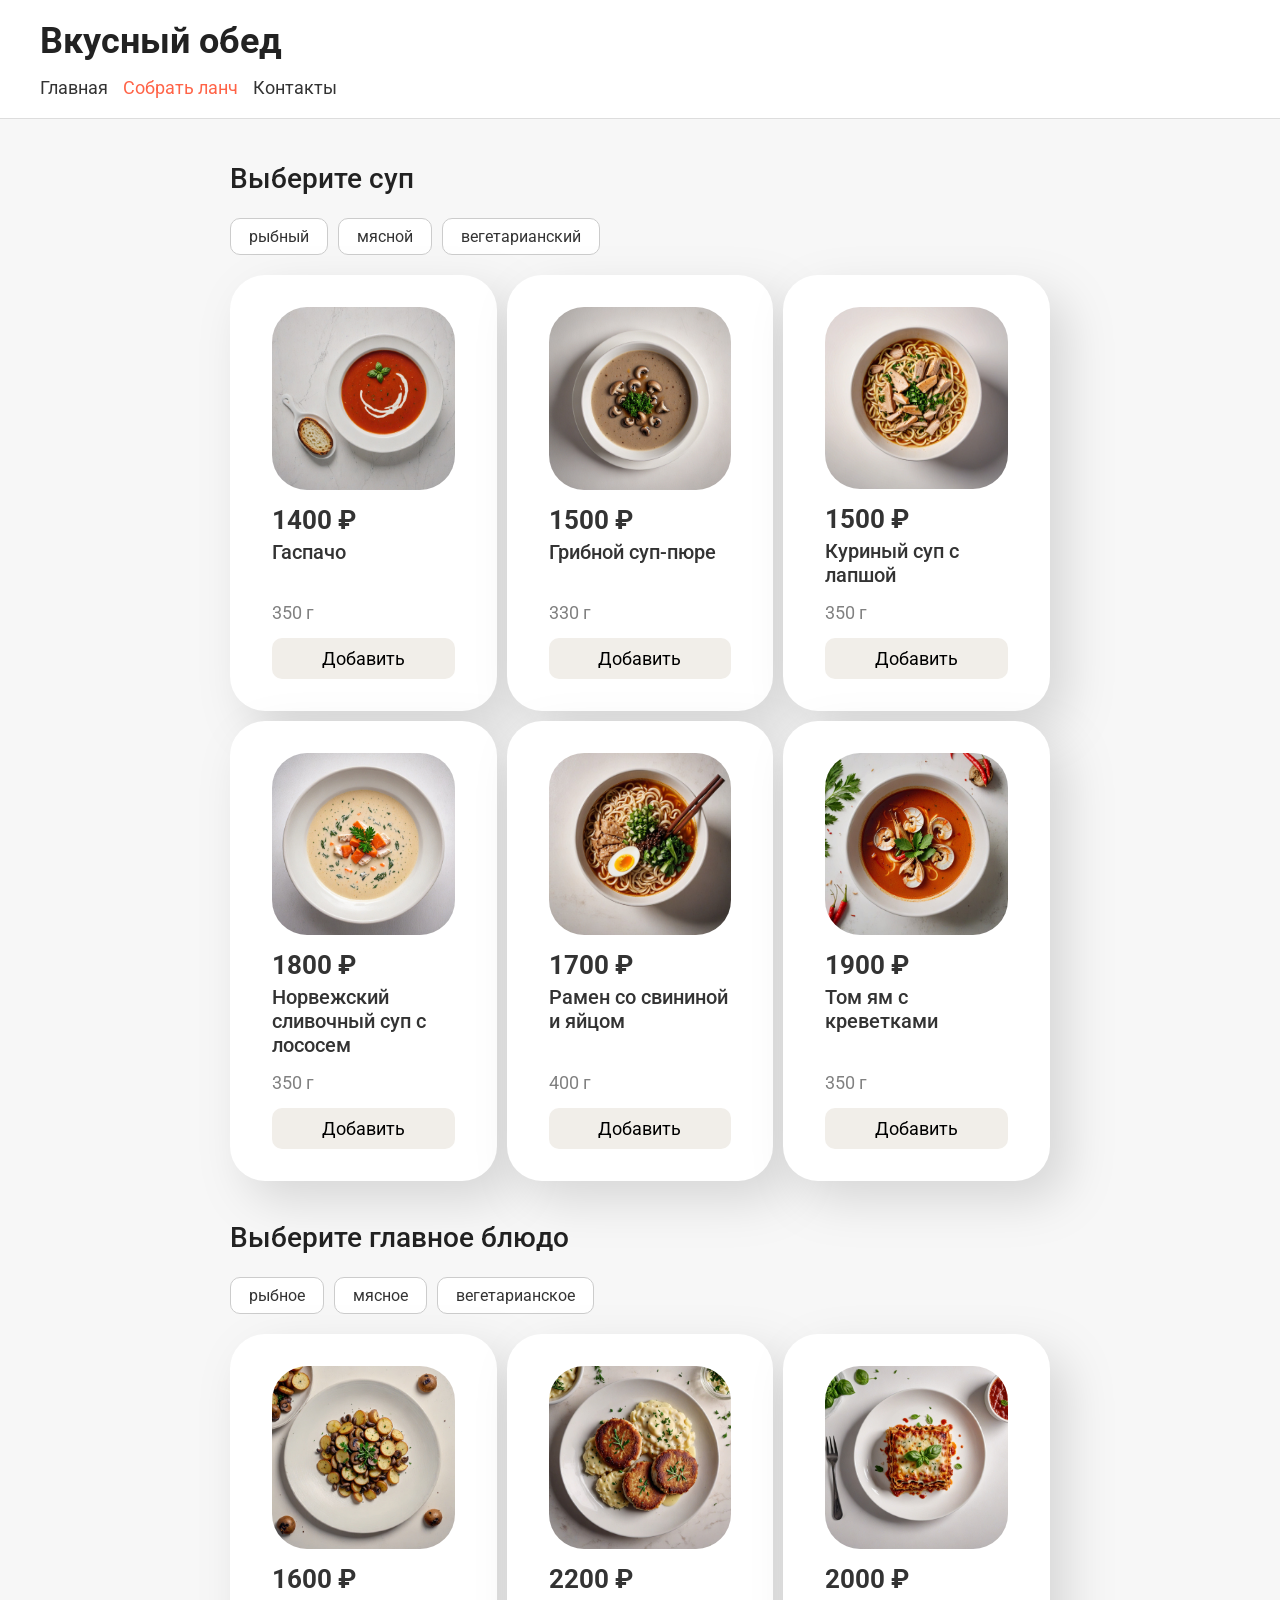
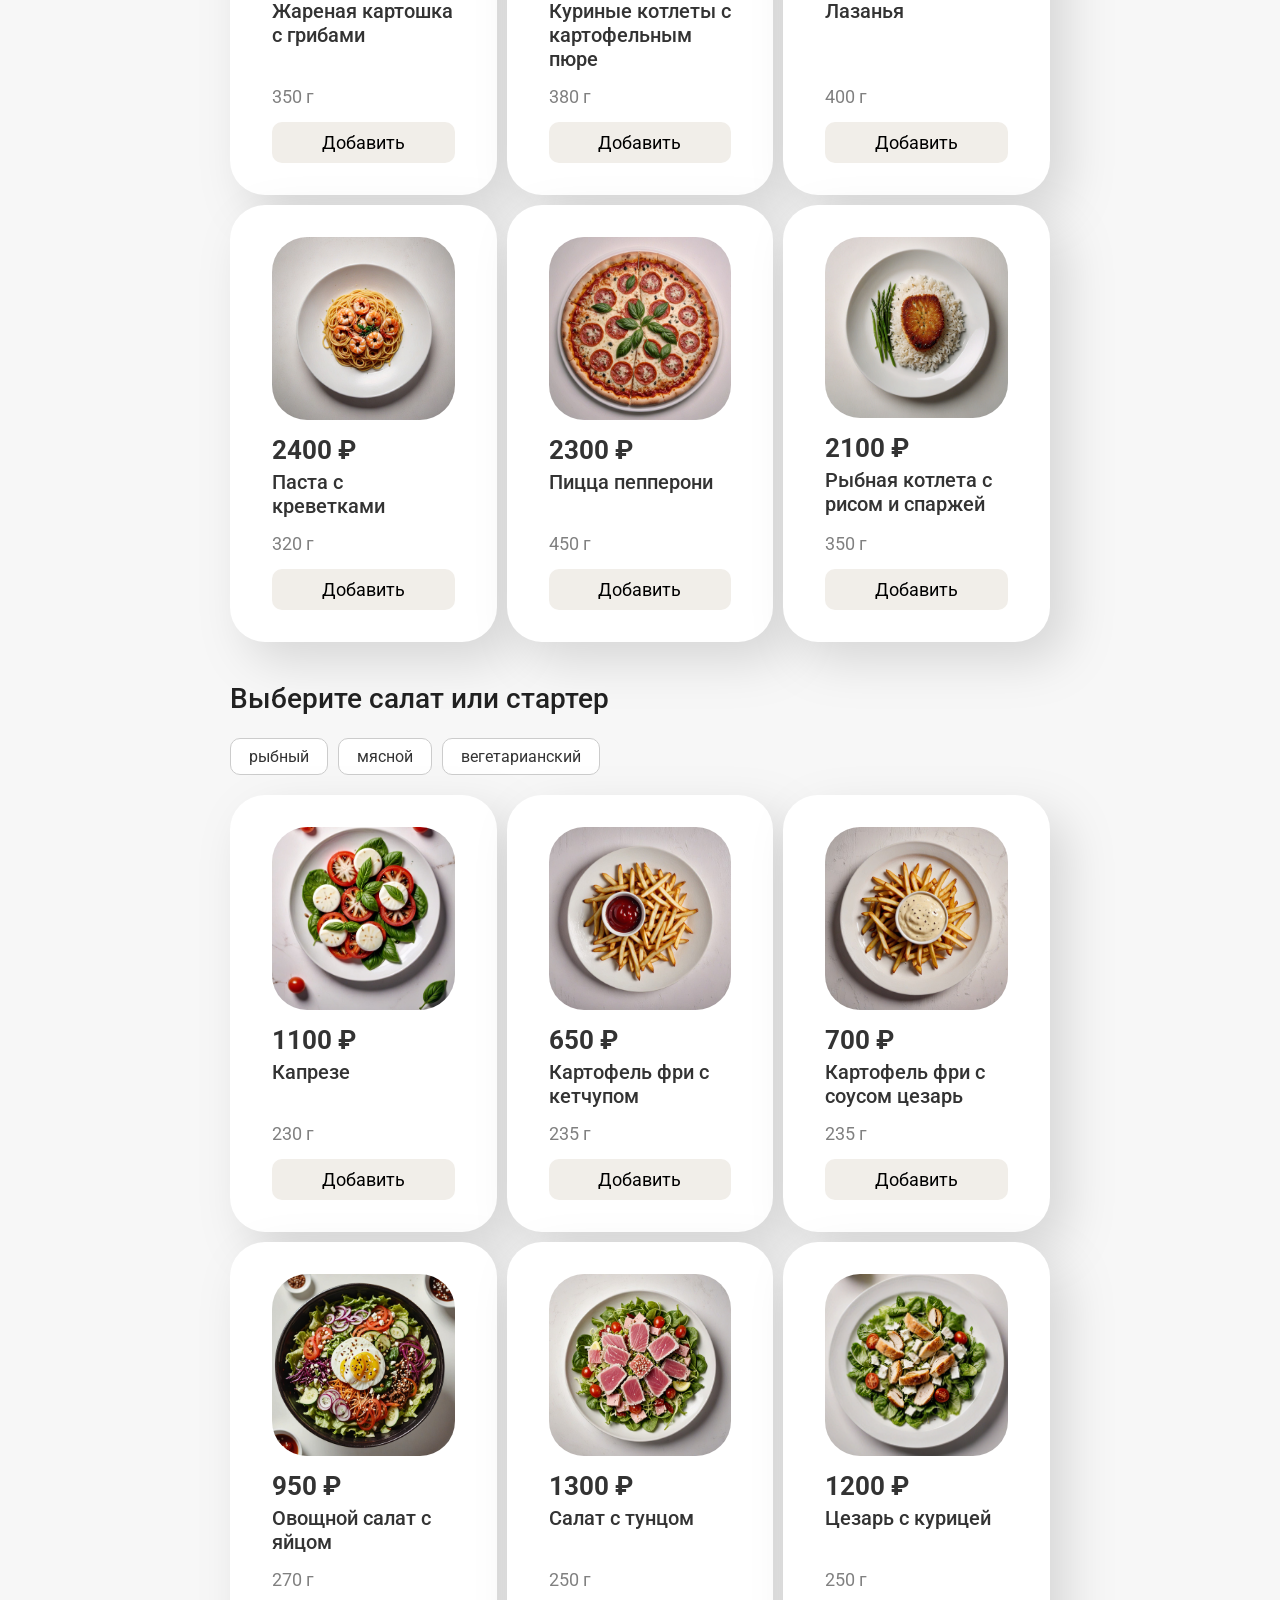
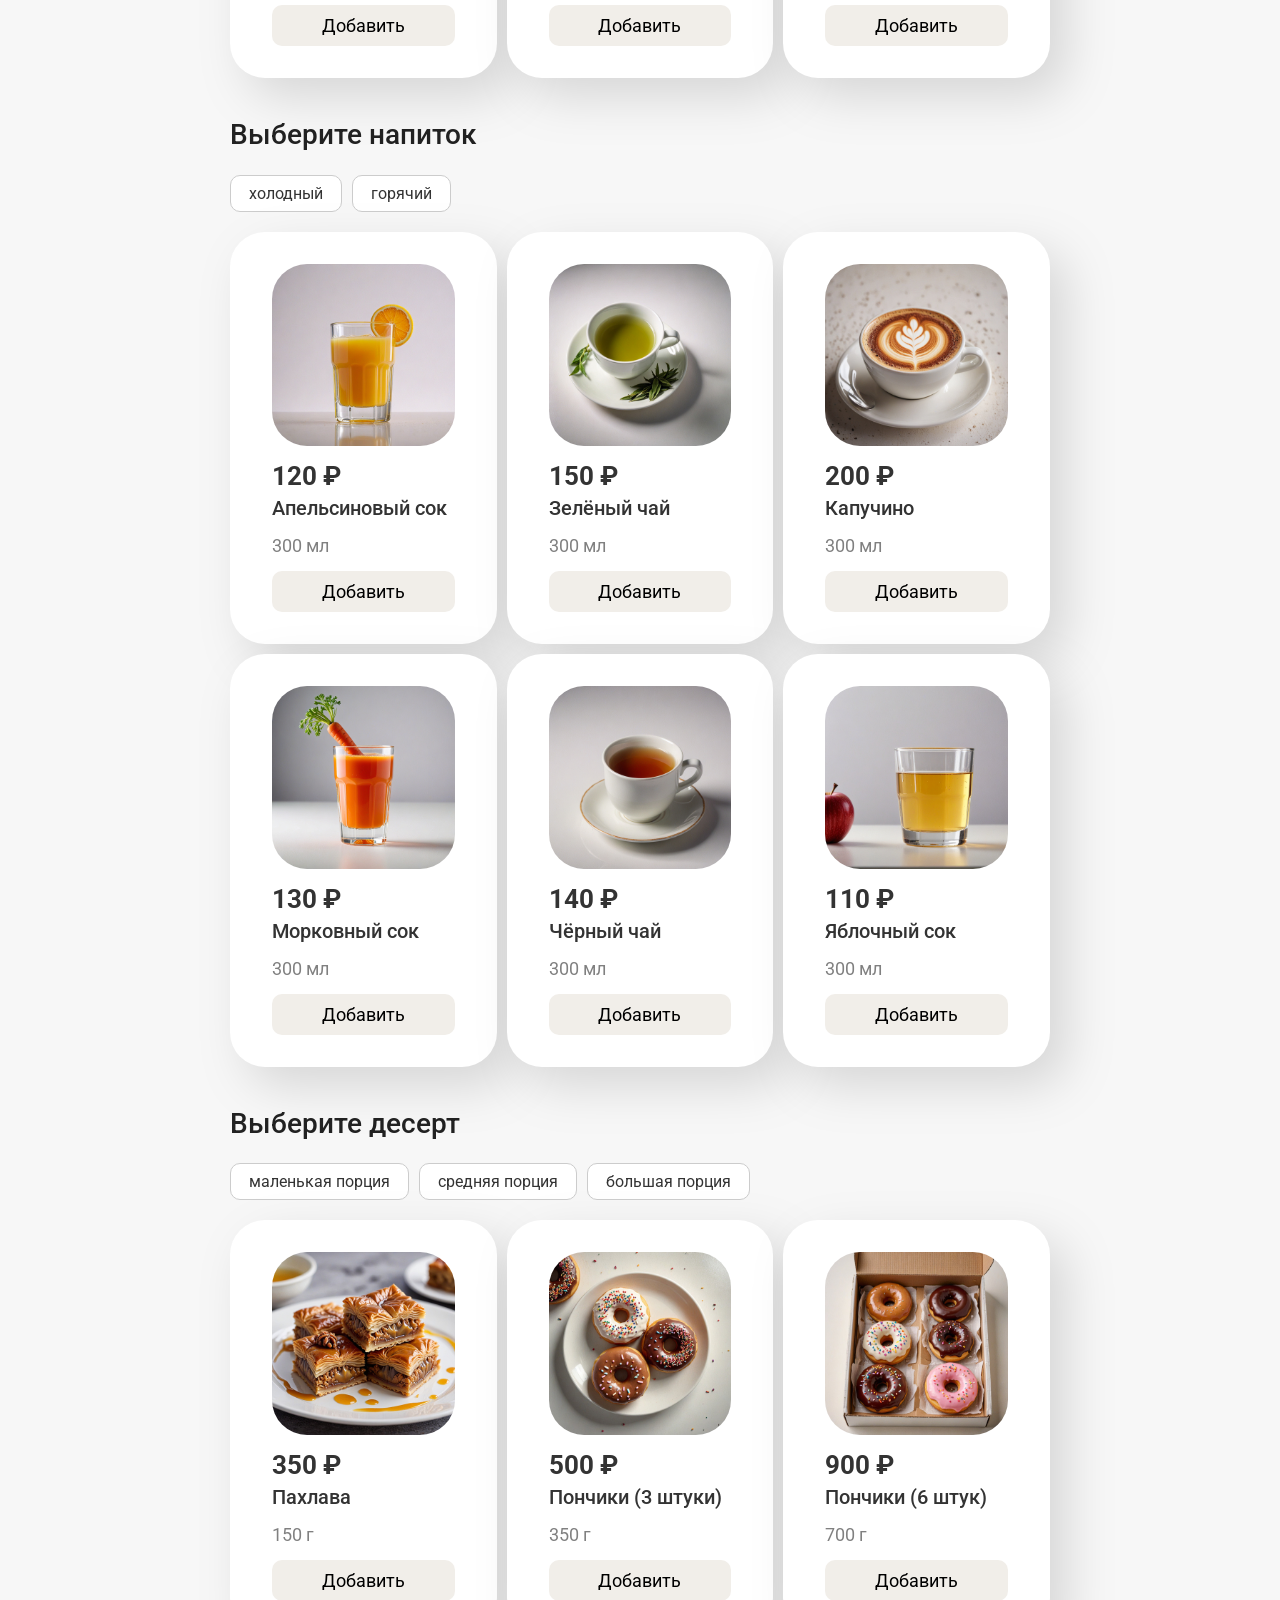
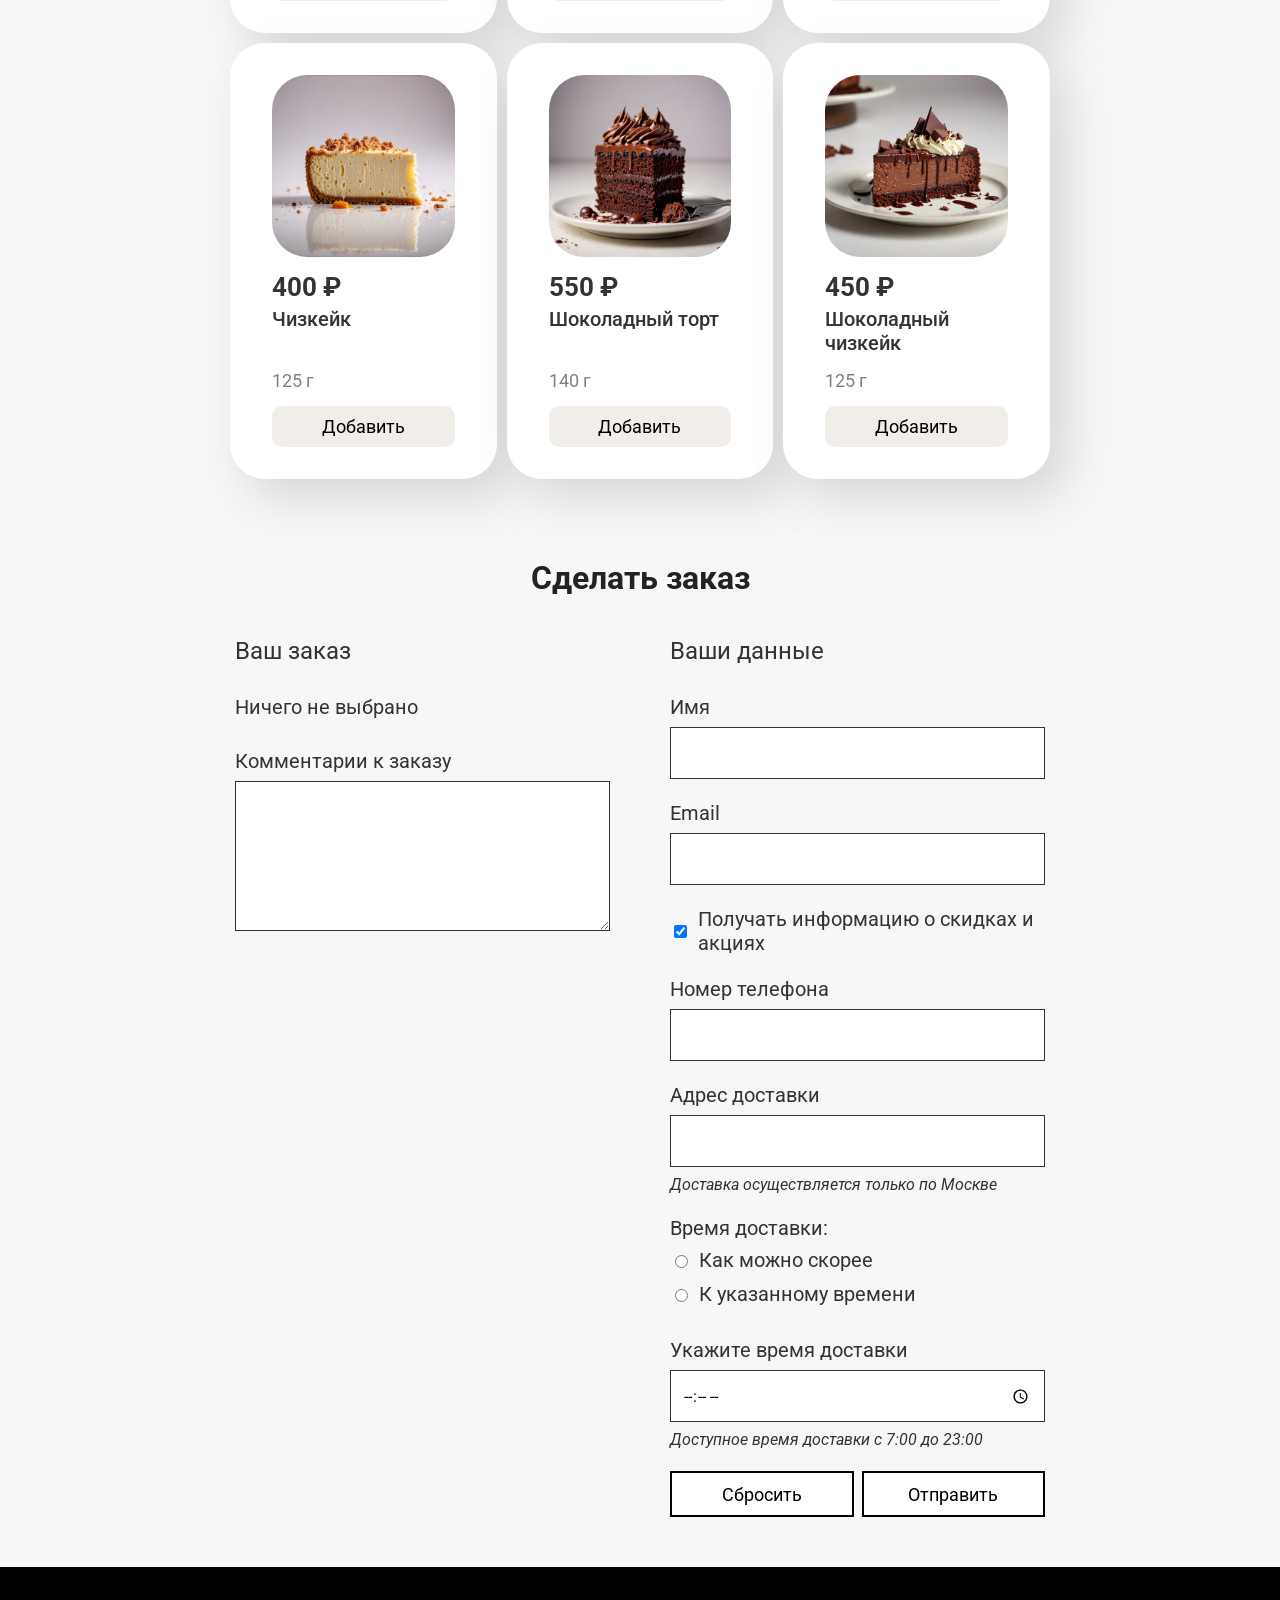
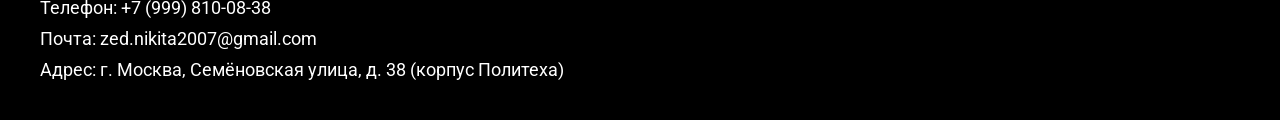
==== commit e58cd1ad: "Лаба 5: новые категории блюд и фильтры" ====
--- a/lunch.html
+++ b/lunch.html
@@ -1,5 +1,5 @@
 <!DOCTYPE html>
-<!-- Лабораторная работа 4. Хайваз Никита, группа 251-353 -->
+<!-- Лабораторная работа 5. Хайваз Никита, группа 251-353 -->
 <html lang="ru">
 <head>
     <meta charset="UTF-8">
@@ -12,6 +12,7 @@
     <link rel="stylesheet" href="lunch.css">
     <script src="dishes.js" defer></script>
     <script src="display.js" defer></script>
+    <script src="filter.js" defer></script>
     <script src="order.js" defer></script>
 </head>
 <body>
@@ -27,18 +28,52 @@
 
     <main>
         <section>
-            <h2>Супы</h2>
+            <h2>Выберите суп</h2>
+            <div class="filters">
+                <button type="button" class="filter" data-kind="fish">рыбный</button>
+                <button type="button" class="filter" data-kind="meat">мясной</button>
+                <button type="button" class="filter" data-kind="veg">вегетарианский</button>
+            </div>
             <div class="dishes" data-category="soup"></div>
         </section>
 
         <section>
-            <h2>Главные блюда</h2>
+            <h2>Выберите главное блюдо</h2>
+            <div class="filters">
+                <button type="button" class="filter" data-kind="fish">рыбное</button>
+                <button type="button" class="filter" data-kind="meat">мясное</button>
+                <button type="button" class="filter" data-kind="veg">вегетарианское</button>
+            </div>
             <div class="dishes" data-category="main_course"></div>
         </section>
 
         <section>
-            <h2>Напитки</h2>
+            <h2>Выберите салат или стартер</h2>
+            <div class="filters">
+                <button type="button" class="filter" data-kind="fish">рыбный</button>
+                <button type="button" class="filter" data-kind="meat">мясной</button>
+                <button type="button" class="filter" data-kind="veg">вегетарианский</button>
+            </div>
+            <div class="dishes" data-category="salad"></div>
+        </section>
+
+        <section>
+            <h2>Выберите напиток</h2>
+            <div class="filters">
+                <button type="button" class="filter" data-kind="cold">холодный</button>
+                <button type="button" class="filter" data-kind="hot">горячий</button>
+            </div>
             <div class="dishes" data-category="drink"></div>
+        </section>
+
+        <section>
+            <h2>Выберите десерт</h2>
+            <div class="filters">
+                <button type="button" class="filter" data-kind="small">маленькая порция</button>
+                <button type="button" class="filter" data-kind="medium">средняя порция</button>
+                <button type="button" class="filter" data-kind="large">большая порция</button>
+            </div>
+            <div class="dishes" data-category="dessert"></div>
         </section>
     </main>
 
@@ -61,8 +96,16 @@
                             <p id="main_course-selected">Блюдо не выбрано</p>
                         </div>
                         <div class="order-item">
+                            <p class="order-category">Салат или стартер</p>
+                            <p id="salad-selected">Блюдо не выбрано</p>
+                        </div>
+                        <div class="order-item">
                             <p class="order-category">Напиток</p>
                             <p id="drink-selected">Напиток не выбран</p>
+                        </div>
+                        <div class="order-item">
+                            <p class="order-category">Десерт</p>
+                            <p id="dessert-selected">Десерт не выбран</p>
                         </div>
                         <div class="order-item">
                             <p class="order-category">Стоимость заказа</p>
@@ -72,7 +115,9 @@
 
                     <input type="hidden" id="soup-input" name="soup" value="">
                     <input type="hidden" id="main_course-input" name="main_course" value="">
+                    <input type="hidden" id="salad-input" name="salad" value="">
                     <input type="hidden" id="drink-input" name="drink" value="">
+                    <input type="hidden" id="dessert-input" name="dessert" value="">
 
                     <label for="comment">Комментарии к заказу</label>
                     <textarea id="comment" name="comment" rows="5"></textarea>
--- a/lunch.css
+++ b/lunch.css
@@ -1,4 +1,4 @@
-/* Лабораторная работа 4. Хайваз Никита, группа 251-353 */
+/* Лабораторная работа 5. Хайваз Никита, группа 251-353 */
 .dishes {
     display: grid;
     grid-template-columns: repeat(3, 1fr);
@@ -212,6 +212,34 @@
     font-size: 24px;
 }
 
+.filters {
+    display: flex;
+    flex-wrap: wrap;
+    gap: 10px;
+    margin-bottom: 20px;
+}
+
+.filter {
+    padding: 8px 18px;
+    border: 1px solid #cccccc;
+    border-radius: 10px;
+    background-color: white;
+    font-family: 'Roboto', sans-serif;
+    font-size: 16px;
+    color: #333333;
+    cursor: pointer;
+}
+
+    .filter:hover {
+        border-color: tomato;
+    }
+
+    .filter.active {
+        border-color: tomato;
+        background-color: tomato;
+        color: white;
+    }
+
 @media (max-width: 800px) {
     .dishes {
         grid-template-columns: repeat(2, 1fr);
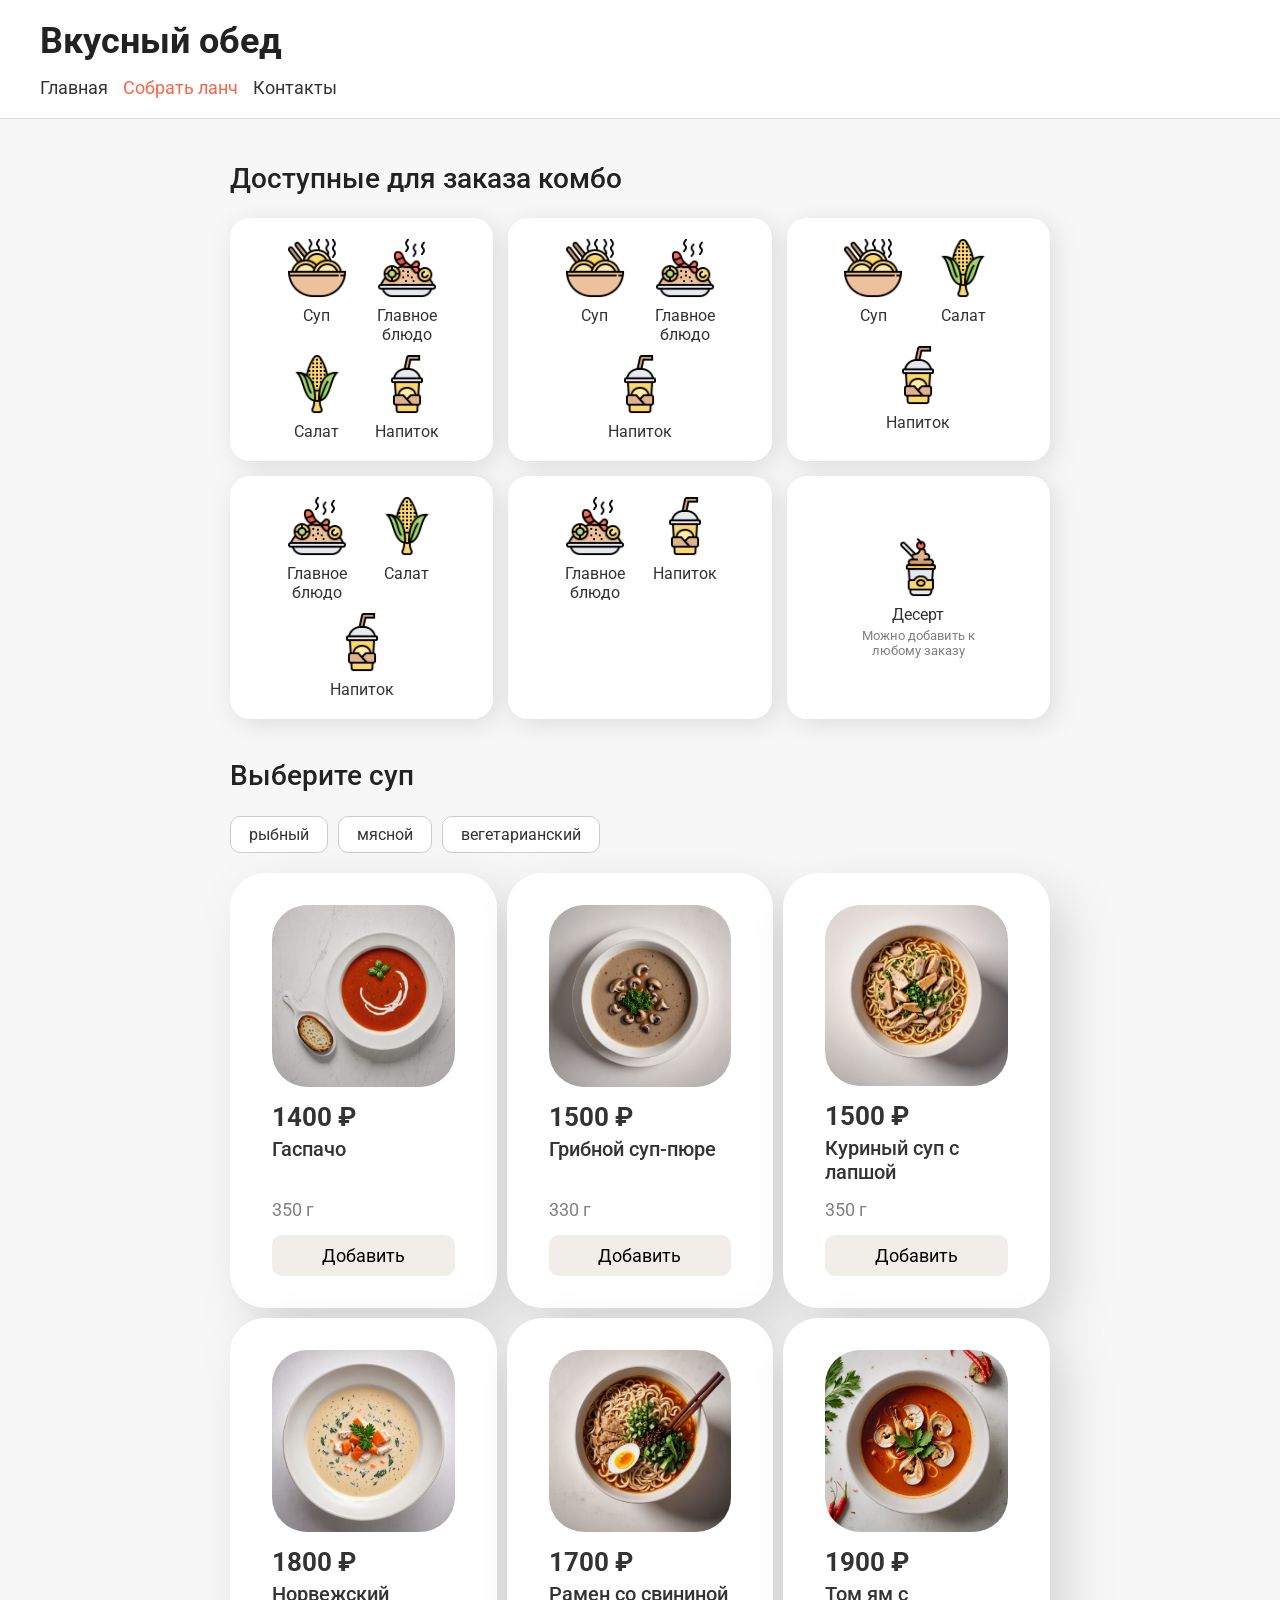
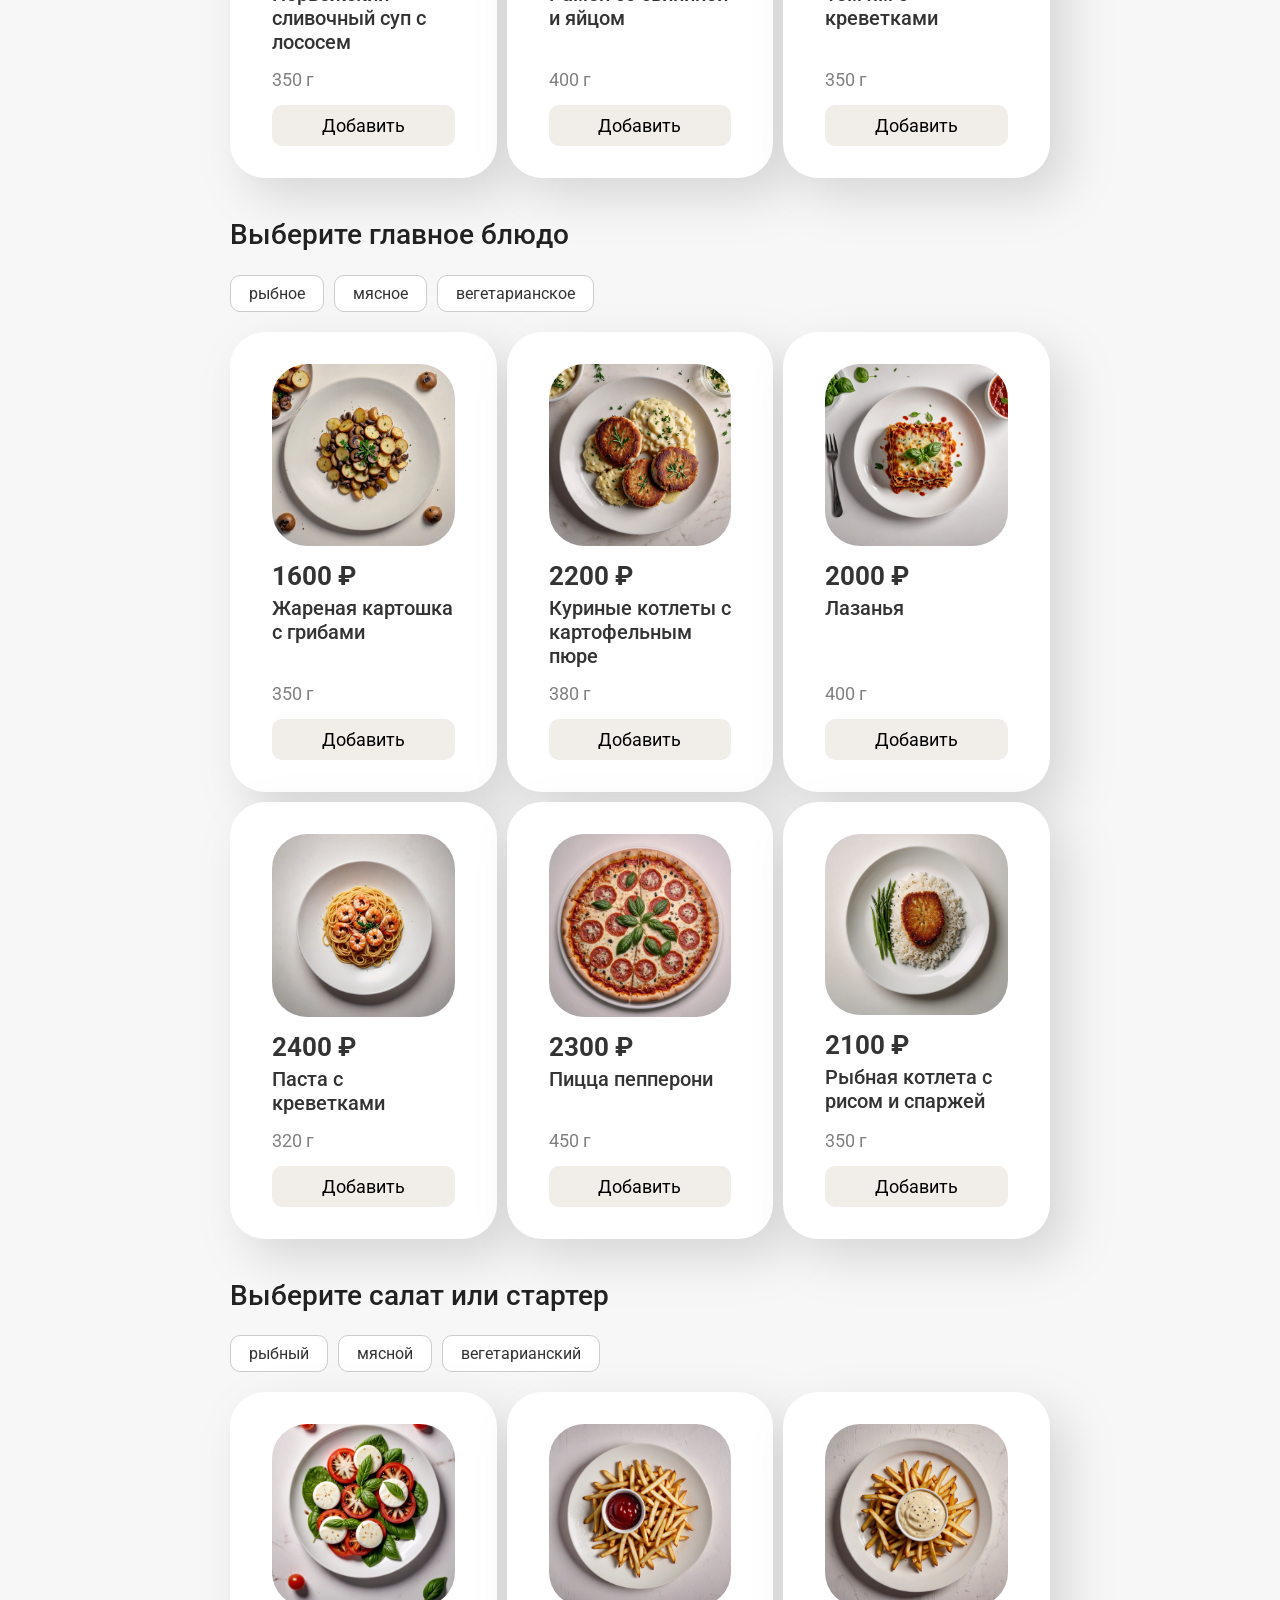
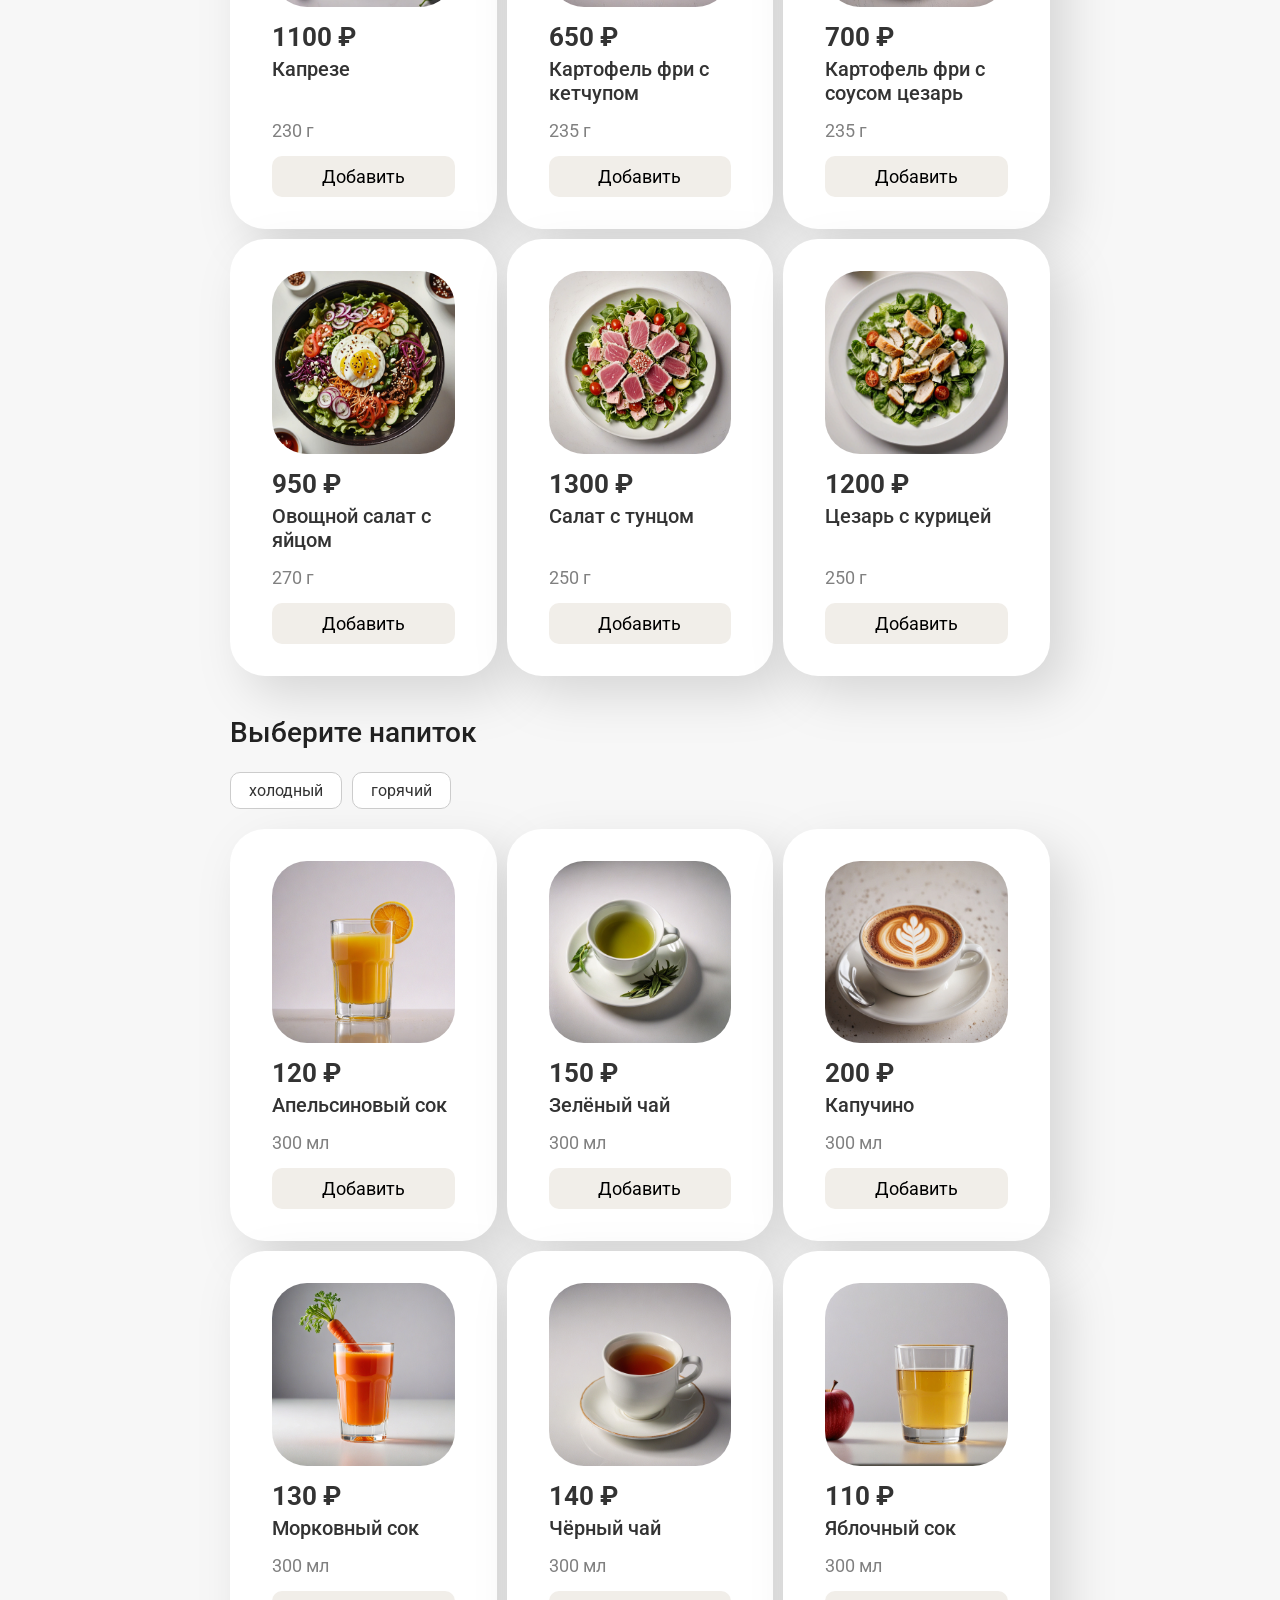
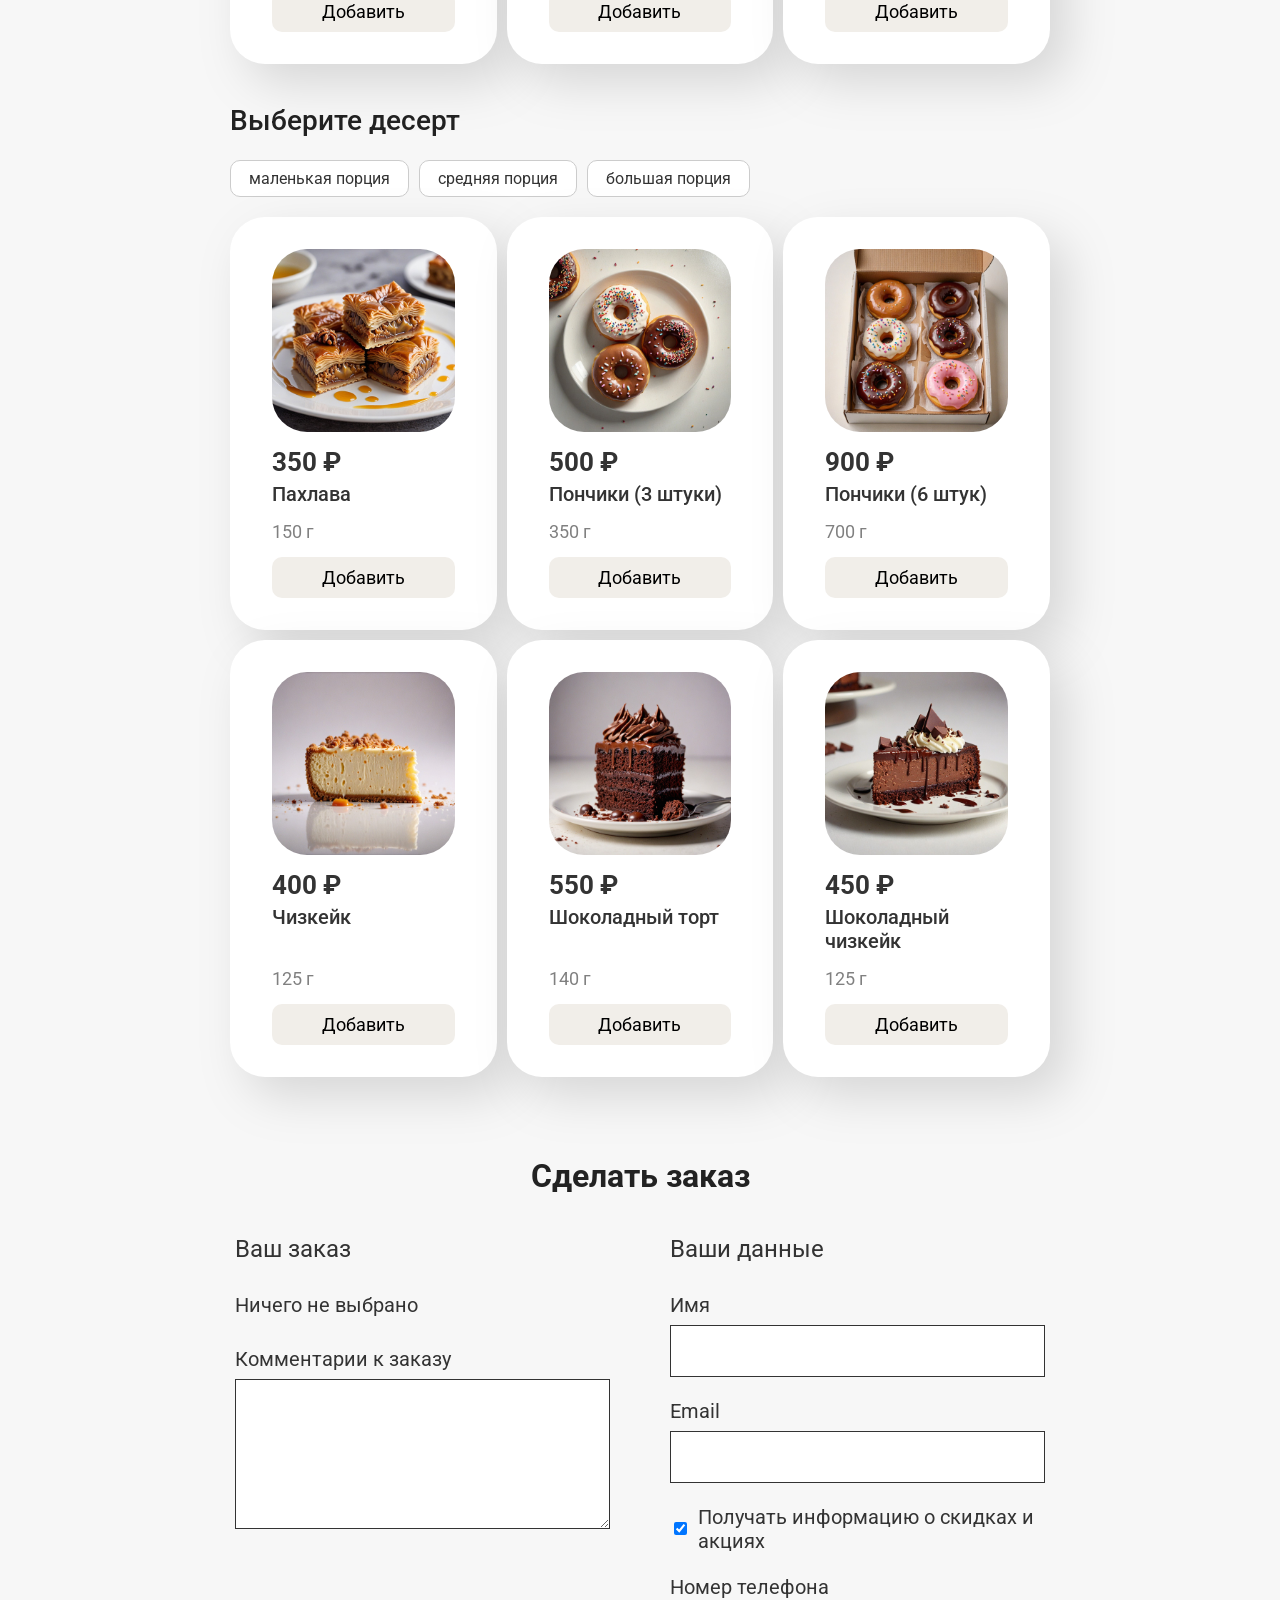
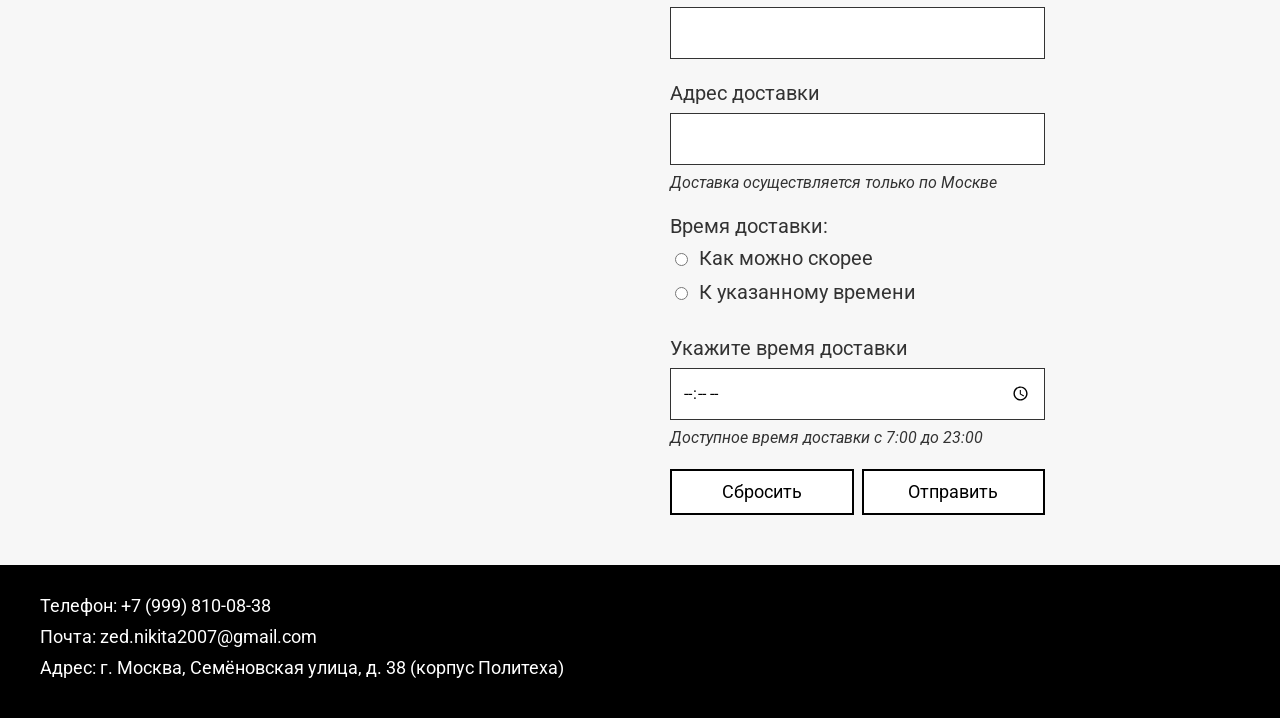
==== commit a42be915: "Add files via upload" ====
--- a/lunch.html
+++ b/lunch.html
@@ -1,5 +1,5 @@
 <!DOCTYPE html>
-<!-- Лабораторная работа 5. Хайваз Никита, группа 251-353 -->
+<!-- Лабораторная работа 6. Хайваз Никита, группа 251-353 -->
 <html lang="ru">
 <head>
     <meta charset="UTF-8">
@@ -14,6 +14,7 @@
     <script src="display.js" defer></script>
     <script src="filter.js" defer></script>
     <script src="order.js" defer></script>
+    <script src="check.js" defer></script>
 </head>
 <body>
 
@@ -27,6 +28,89 @@
     </header>
 
     <main>
+        <section class="combos">
+            <h2>Доступные для заказа комбо</h2>
+            <div class="combos-grid">
+                <div class="combo">
+                    <div class="combo-item">
+                        <img src="icons/soup.png" alt="Суп">
+                        <p>Суп</p>
+                    </div>
+                    <div class="combo-item">
+                        <img src="icons/main.png" alt="Главное блюдо">
+                        <p>Главное блюдо</p>
+                    </div>
+                    <div class="combo-item">
+                        <img src="icons/salad.png" alt="Салат">
+                        <p>Салат</p>
+                    </div>
+                    <div class="combo-item">
+                        <img src="icons/drink.png" alt="Напиток">
+                        <p>Напиток</p>
+                    </div>
+                </div>
+                <div class="combo">
+                    <div class="combo-item">
+                        <img src="icons/soup.png" alt="Суп">
+                        <p>Суп</p>
+                    </div>
+                    <div class="combo-item">
+                        <img src="icons/main.png" alt="Главное блюдо">
+                        <p>Главное блюдо</p>
+                    </div>
+                    <div class="combo-item">
+                        <img src="icons/drink.png" alt="Напиток">
+                        <p>Напиток</p>
+                    </div>
+                </div>
+                <div class="combo">
+                    <div class="combo-item">
+                        <img src="icons/soup.png" alt="Суп">
+                        <p>Суп</p>
+                    </div>
+                    <div class="combo-item">
+                        <img src="icons/salad.png" alt="Салат">
+                        <p>Салат</p>
+                    </div>
+                    <div class="combo-item">
+                        <img src="icons/drink.png" alt="Напиток">
+                        <p>Напиток</p>
+                    </div>
+                </div>
+                <div class="combo">
+                    <div class="combo-item">
+                        <img src="icons/main.png" alt="Главное блюдо">
+                        <p>Главное блюдо</p>
+                    </div>
+                    <div class="combo-item">
+                        <img src="icons/salad.png" alt="Салат">
+                        <p>Салат</p>
+                    </div>
+                    <div class="combo-item">
+                        <img src="icons/drink.png" alt="Напиток">
+                        <p>Напиток</p>
+                    </div>
+                </div>
+                <div class="combo">
+                    <div class="combo-item">
+                        <img src="icons/main.png" alt="Главное блюдо">
+                        <p>Главное блюдо</p>
+                    </div>
+                    <div class="combo-item">
+                        <img src="icons/drink.png" alt="Напиток">
+                        <p>Напиток</p>
+                    </div>
+                </div>
+                <div class="combo combo-dessert">
+                    <div class="combo-item">
+                        <img src="icons/dessert.png" alt="Десерт">
+                        <p>Десерт</p>
+                        <p class="combo-note">Можно добавить к любому заказу</p>
+                    </div>
+                </div>
+            </div>
+        </section>
+
         <section>
             <h2>Выберите суп</h2>
             <div class="filters">
--- a/lunch.css
+++ b/lunch.css
@@ -1,4 +1,4 @@
-/* Лабораторная работа 5. Хайваз Никита, группа 251-353 */
+/* Лабораторная работа 6. Хайваз Никита, группа 251-353 */
 .dishes {
     display: grid;
     grid-template-columns: repeat(3, 1fr);
@@ -240,14 +240,115 @@
         color: white;
     }
 
+.combos-grid {
+    display: grid;
+    grid-template-columns: repeat(3, 1fr);
+    gap: 15px;
+}
+
+.combo {
+    display: flex;
+    flex-wrap: wrap;
+    justify-content: center;
+    gap: 10px;
+    padding: 20px 10px;
+    border-radius: 20px;
+    background-color: white;
+    filter: drop-shadow(5px 5px 12px rgba(0, 0, 0, 0.1));
+}
+
+.combo-dessert {
+    align-items: center;
+}
+
+.combo-item {
+    display: flex;
+    flex-direction: column;
+    align-items: center;
+    width: 80px;
+    text-align: center;
+}
+
+    .combo-item img {
+        width: 60px;
+        height: 60px;
+        object-fit: contain;
+        transition: transform 0.3s;
+    }
+
+        .combo-item img:hover {
+            transform: translateY(-8px) scale(1.15);
+        }
+
+    .combo-item p {
+        margin: 8px 0 0 0;
+        font-size: 12pt;
+    }
+
+    .combo-item .combo-note {
+        margin-top: 4px;
+        font-size: 10pt;
+        color: gray;
+    }
+
+.combo-dessert .combo-item {
+    width: 160px;
+}
+
+.notification {
+    position: fixed;
+    top: 0;
+    left: 0;
+    z-index: 100;
+    display: flex;
+    align-items: center;
+    justify-content: center;
+    width: 100%;
+    height: 100%;
+    padding: 20px;
+    background-color: rgba(0, 0, 0, 0.4);
+}
+
+.notification-box {
+    width: 100%;
+    max-width: 420px;
+    padding: 30px;
+    border-radius: 20px;
+    background-color: white;
+    text-align: center;
+}
+
+    .notification-box p {
+        margin: 0 0 25px 0;
+        font-size: 22px;
+    }
+
+    .notification-box button {
+        padding: 10px 30px;
+        border: 2px solid black;
+        border-radius: 10px;
+        background-color: white;
+        font-family: 'Roboto', sans-serif;
+        font-size: 18px;
+        cursor: pointer;
+    }
+
+        .notification-box button:hover {
+            border-color: tomato;
+            background-color: tomato;
+            color: white;
+        }
+
 @media (max-width: 800px) {
-    .dishes {
+    .dishes,
+    .combos-grid {
         grid-template-columns: repeat(2, 1fr);
     }
 }
 
 @media (max-width: 600px) {
-    .dishes {
+    .dishes,
+    .combos-grid {
         grid-template-columns: 1fr;
     }
 
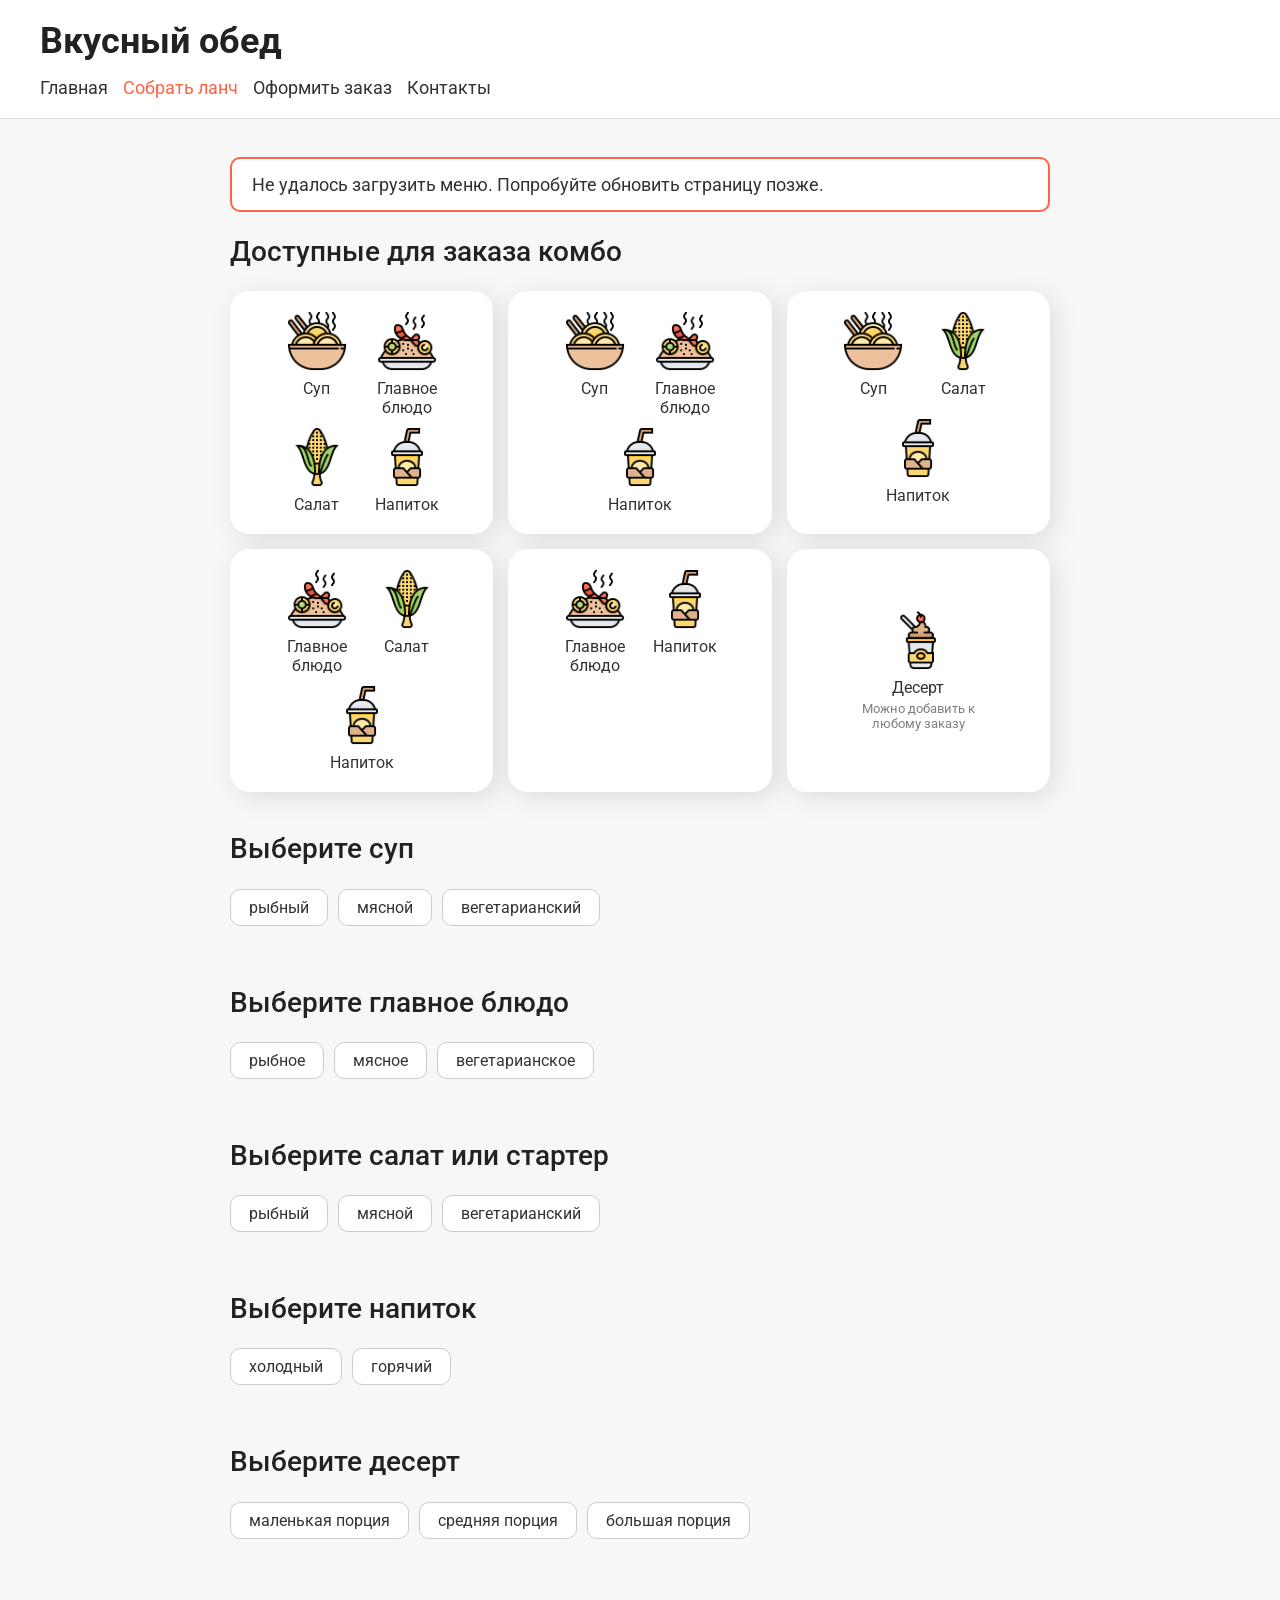
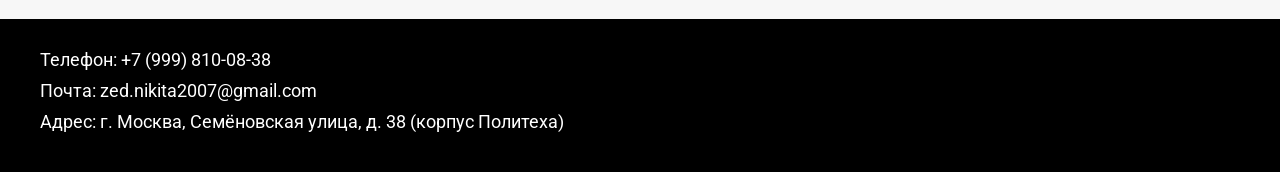
==== commit 29c665bb: "Лаба 8: localStorage, страница «Оформить заказ», отправка заказа на сервер" ====
--- a/lunch.html
+++ b/lunch.html
@@ -1,263 +1,181 @@
-<!DOCTYPE html>
-<!-- Лабораторная работа 6. Хайваз Никита, группа 251-353 -->
-<html lang="ru">
-<head>
-    <meta charset="UTF-8">
-    <meta name="viewport" content="width=device-width, initial-scale=1.0">
-    <title>Собрать ланч - Вкусный обед</title>
-    <link rel="preconnect" href="https://fonts.googleapis.com">
-    <link rel="preconnect" href="https://fonts.gstatic.com" crossorigin>
-    <link href="https://fonts.googleapis.com/css2?family=Roboto:wght@400;500;700&display=swap" rel="stylesheet">
-    <link rel="stylesheet" href="style.css">
-    <link rel="stylesheet" href="lunch.css">
-    <script src="dishes.js" defer></script>
-    <script src="display.js" defer></script>
-    <script src="filter.js" defer></script>
-    <script src="order.js" defer></script>
-    <script src="check.js" defer></script>
-</head>
-<body>
-
-    <header>
-        <h1>Вкусный обед</h1>
-        <nav>
-            <a href="index.html">Главная</a>
-            <a href="lunch.html" class="active">Собрать ланч</a>
-            <a href="#contacts">Контакты</a>
-        </nav>
-    </header>
-
-    <main>
-        <section class="combos">
-            <h2>Доступные для заказа комбо</h2>
-            <div class="combos-grid">
-                <div class="combo">
-                    <div class="combo-item">
-                        <img src="icons/soup.png" alt="Суп">
-                        <p>Суп</p>
-                    </div>
-                    <div class="combo-item">
-                        <img src="icons/main.png" alt="Главное блюдо">
-                        <p>Главное блюдо</p>
-                    </div>
-                    <div class="combo-item">
-                        <img src="icons/salad.png" alt="Салат">
-                        <p>Салат</p>
-                    </div>
-                    <div class="combo-item">
-                        <img src="icons/drink.png" alt="Напиток">
-                        <p>Напиток</p>
-                    </div>
-                </div>
-                <div class="combo">
-                    <div class="combo-item">
-                        <img src="icons/soup.png" alt="Суп">
-                        <p>Суп</p>
-                    </div>
-                    <div class="combo-item">
-                        <img src="icons/main.png" alt="Главное блюдо">
-                        <p>Главное блюдо</p>
-                    </div>
-                    <div class="combo-item">
-                        <img src="icons/drink.png" alt="Напиток">
-                        <p>Напиток</p>
-                    </div>
-                </div>
-                <div class="combo">
-                    <div class="combo-item">
-                        <img src="icons/soup.png" alt="Суп">
-                        <p>Суп</p>
-                    </div>
-                    <div class="combo-item">
-                        <img src="icons/salad.png" alt="Салат">
-                        <p>Салат</p>
-                    </div>
-                    <div class="combo-item">
-                        <img src="icons/drink.png" alt="Напиток">
-                        <p>Напиток</p>
-                    </div>
-                </div>
-                <div class="combo">
-                    <div class="combo-item">
-                        <img src="icons/main.png" alt="Главное блюдо">
-                        <p>Главное блюдо</p>
-                    </div>
-                    <div class="combo-item">
-                        <img src="icons/salad.png" alt="Салат">
-                        <p>Салат</p>
-                    </div>
-                    <div class="combo-item">
-                        <img src="icons/drink.png" alt="Напиток">
-                        <p>Напиток</p>
-                    </div>
-                </div>
-                <div class="combo">
-                    <div class="combo-item">
-                        <img src="icons/main.png" alt="Главное блюдо">
-                        <p>Главное блюдо</p>
-                    </div>
-                    <div class="combo-item">
-                        <img src="icons/drink.png" alt="Напиток">
-                        <p>Напиток</p>
-                    </div>
-                </div>
-                <div class="combo combo-dessert">
-                    <div class="combo-item">
-                        <img src="icons/dessert.png" alt="Десерт">
-                        <p>Десерт</p>
-                        <p class="combo-note">Можно добавить к любому заказу</p>
-                    </div>
-                </div>
-            </div>
-        </section>
-
-        <section>
-            <h2>Выберите суп</h2>
-            <div class="filters">
-                <button type="button" class="filter" data-kind="fish">рыбный</button>
-                <button type="button" class="filter" data-kind="meat">мясной</button>
-                <button type="button" class="filter" data-kind="veg">вегетарианский</button>
-            </div>
-            <div class="dishes" data-category="soup"></div>
-        </section>
-
-        <section>
-            <h2>Выберите главное блюдо</h2>
-            <div class="filters">
-                <button type="button" class="filter" data-kind="fish">рыбное</button>
-                <button type="button" class="filter" data-kind="meat">мясное</button>
-                <button type="button" class="filter" data-kind="veg">вегетарианское</button>
-            </div>
-            <div class="dishes" data-category="main_course"></div>
-        </section>
-
-        <section>
-            <h2>Выберите салат или стартер</h2>
-            <div class="filters">
-                <button type="button" class="filter" data-kind="fish">рыбный</button>
-                <button type="button" class="filter" data-kind="meat">мясной</button>
-                <button type="button" class="filter" data-kind="veg">вегетарианский</button>
-            </div>
-            <div class="dishes" data-category="salad"></div>
-        </section>
-
-        <section>
-            <h2>Выберите напиток</h2>
-            <div class="filters">
-                <button type="button" class="filter" data-kind="cold">холодный</button>
-                <button type="button" class="filter" data-kind="hot">горячий</button>
-            </div>
-            <div class="dishes" data-category="drink"></div>
-        </section>
-
-        <section>
-            <h2>Выберите десерт</h2>
-            <div class="filters">
-                <button type="button" class="filter" data-kind="small">маленькая порция</button>
-                <button type="button" class="filter" data-kind="medium">средняя порция</button>
-                <button type="button" class="filter" data-kind="large">большая порция</button>
-            </div>
-            <div class="dishes" data-category="dessert"></div>
-        </section>
-    </main>
-
-    <section class="order">
-        <h2>Сделать заказ</h2>
-        <form action="https://httpbin.org/post" method="post">
-            <div class="form-columns">
-                <div class="form-column">
-                    <h3>Ваш заказ</h3>
-
-                    <p class="order-empty" id="order-empty">Ничего не выбрано</p>
-
-                    <div class="order-summary" id="order-summary">
-                        <div class="order-item">
-                            <p class="order-category">Суп</p>
-                            <p id="soup-selected">Блюдо не выбрано</p>
-                        </div>
-                        <div class="order-item">
-                            <p class="order-category">Главное блюдо</p>
-                            <p id="main_course-selected">Блюдо не выбрано</p>
-                        </div>
-                        <div class="order-item">
-                            <p class="order-category">Салат или стартер</p>
-                            <p id="salad-selected">Блюдо не выбрано</p>
-                        </div>
-                        <div class="order-item">
-                            <p class="order-category">Напиток</p>
-                            <p id="drink-selected">Напиток не выбран</p>
-                        </div>
-                        <div class="order-item">
-                            <p class="order-category">Десерт</p>
-                            <p id="dessert-selected">Десерт не выбран</p>
-                        </div>
-                        <div class="order-item">
-                            <p class="order-category">Стоимость заказа</p>
-                            <p class="order-total" id="order-total">0 ₽</p>
-                        </div>
-                    </div>
-
-                    <input type="hidden" id="soup-input" name="soup" value="">
-                    <input type="hidden" id="main_course-input" name="main_course" value="">
-                    <input type="hidden" id="salad-input" name="salad" value="">
-                    <input type="hidden" id="drink-input" name="drink" value="">
-                    <input type="hidden" id="dessert-input" name="dessert" value="">
-
-                    <label for="comment">Комментарии к заказу</label>
-                    <textarea id="comment" name="comment" rows="5"></textarea>
-                </div>
-
-                <div class="form-column">
-                    <h3>Ваши данные</h3>
-
-                    <label for="name">Имя</label>
-                    <input type="text" id="name" name="name" required>
-
-                    <label for="email">Email</label>
-                    <input type="email" id="email" name="email" required>
-
-                    <div class="checkbox-row">
-                        <input type="checkbox" id="subscribe" name="subscribe" value="yes" checked>
-                        <label for="subscribe">Получать информацию о скидках и акциях</label>
-                    </div>
-
-                    <label for="phone">Номер телефона</label>
-                    <input type="tel" id="phone" name="phone" required>
-
-                    <label for="address">Адрес доставки</label>
-                    <input type="text" id="address" name="address" required>
-                    <p class="hint">Доставка осуществляется только по Москве</p>
-
-                    <fieldset>
-                        <legend>Время доставки:</legend>
-                        <div class="radio-row">
-                            <input type="radio" id="asap" name="delivery_type" value="asap" required>
-                            <label for="asap">Как можно скорее</label>
-                        </div>
-                        <div class="radio-row">
-                            <input type="radio" id="by-time" name="delivery_type" value="by_time" required>
-                            <label for="by-time">К указанному времени</label>
-                        </div>
-                    </fieldset>
-
-                    <label for="delivery-time">Укажите время доставки</label>
-                    <input type="time" id="delivery-time" name="delivery_time" min="07:00" max="23:00" step="300">
-                    <p class="hint">Доступное время доставки с 7:00 до 23:00</p>
-
-                    <div class="form-buttons">
-                        <button type="reset">Сбросить</button>
-                        <button type="submit">Отправить</button>
-                    </div>
-                </div>
-            </div>
-        </form>
-    </section>
-
-    <footer id="contacts">
-        <p>Телефон: <a href="tel:+79998100838">+7 (999) 810-08-38</a></p>
-        <p>Почта: <a href="mailto:zed.nikita2007@gmail.com">zed.nikita2007@gmail.com</a></p>
-        <p>Адрес: г. Москва, Семёновская улица, д. 38 (корпус Политеха)</p>
-    </footer>
-
-</body>
+<!DOCTYPE html>
+<!-- Лабораторная работа 8. Хайваз Никита, группа 251-353 -->
+<html lang="ru">
+<head>
+    <meta charset="UTF-8">
+    <meta name="viewport" content="width=device-width, initial-scale=1.0">
+    <title>Собрать ланч - Вкусный обед</title>
+    <link rel="preconnect" href="https://fonts.googleapis.com">
+    <link rel="preconnect" href="https://fonts.gstatic.com" crossorigin>
+    <link href="https://fonts.googleapis.com/css2?family=Roboto:wght@400;500;700&display=swap" rel="stylesheet">
+    <link rel="stylesheet" href="css/style.css">
+    <link rel="stylesheet" href="css/lunch.css">
+    <script src="js/dishes.js" defer></script>
+    <script src="js/storage.js" defer></script>
+    <script src="js/check.js" defer></script>
+    <script src="js/display.js" defer></script>
+    <script src="js/filter.js" defer></script>
+    <script src="js/order.js" defer></script>
+</head>
+<body>
+
+    <header>
+        <h1>Вкусный обед</h1>
+        <nav>
+            <a href="index.html">Главная</a>
+            <a href="lunch.html" class="active">Собрать ланч</a>
+            <a href="order.html">Оформить заказ</a>
+            <a href="#contacts">Контакты</a>
+        </nav>
+    </header>
+
+    <main>
+        <section class="combos">
+            <h2>Доступные для заказа комбо</h2>
+            <div class="combos-grid">
+                <div class="combo">
+                    <div class="combo-item">
+                        <img src="images/icons/soup.png" alt="Суп">
+                        <p>Суп</p>
+                    </div>
+                    <div class="combo-item">
+                        <img src="images/icons/main.png" alt="Главное блюдо">
+                        <p>Главное блюдо</p>
+                    </div>
+                    <div class="combo-item">
+                        <img src="images/icons/salad.png" alt="Салат">
+                        <p>Салат</p>
+                    </div>
+                    <div class="combo-item">
+                        <img src="images/icons/drink.png" alt="Напиток">
+                        <p>Напиток</p>
+                    </div>
+                </div>
+                <div class="combo">
+                    <div class="combo-item">
+                        <img src="images/icons/soup.png" alt="Суп">
+                        <p>Суп</p>
+                    </div>
+                    <div class="combo-item">
+                        <img src="images/icons/main.png" alt="Главное блюдо">
+                        <p>Главное блюдо</p>
+                    </div>
+                    <div class="combo-item">
+                        <img src="images/icons/drink.png" alt="Напиток">
+                        <p>Напиток</p>
+                    </div>
+                </div>
+                <div class="combo">
+                    <div class="combo-item">
+                        <img src="images/icons/soup.png" alt="Суп">
+                        <p>Суп</p>
+                    </div>
+                    <div class="combo-item">
+                        <img src="images/icons/salad.png" alt="Салат">
+                        <p>Салат</p>
+                    </div>
+                    <div class="combo-item">
+                        <img src="images/icons/drink.png" alt="Напиток">
+                        <p>Напиток</p>
+                    </div>
+                </div>
+                <div class="combo">
+                    <div class="combo-item">
+                        <img src="images/icons/main.png" alt="Главное блюдо">
+                        <p>Главное блюдо</p>
+                    </div>
+                    <div class="combo-item">
+                        <img src="images/icons/salad.png" alt="Салат">
+                        <p>Салат</p>
+                    </div>
+                    <div class="combo-item">
+                        <img src="images/icons/drink.png" alt="Напиток">
+                        <p>Напиток</p>
+                    </div>
+                </div>
+                <div class="combo">
+                    <div class="combo-item">
+                        <img src="images/icons/main.png" alt="Главное блюдо">
+                        <p>Главное блюдо</p>
+                    </div>
+                    <div class="combo-item">
+                        <img src="images/icons/drink.png" alt="Напиток">
+                        <p>Напиток</p>
+                    </div>
+                </div>
+                <div class="combo combo-dessert">
+                    <div class="combo-item">
+                        <img src="images/icons/dessert.png" alt="Десерт">
+                        <p>Десерт</p>
+                        <p class="combo-note">Можно добавить к любому заказу</p>
+                    </div>
+                </div>
+            </div>
+        </section>
+
+        <section>
+            <h2>Выберите суп</h2>
+            <div class="filters">
+                <button type="button" class="filter" data-kind="fish">рыбный</button>
+                <button type="button" class="filter" data-kind="meat">мясной</button>
+                <button type="button" class="filter" data-kind="veg">вегетарианский</button>
+            </div>
+            <div class="dishes" data-category="soup"></div>
+        </section>
+
+        <section>
+            <h2>Выберите главное блюдо</h2>
+            <div class="filters">
+                <button type="button" class="filter" data-kind="fish">рыбное</button>
+                <button type="button" class="filter" data-kind="meat">мясное</button>
+                <button type="button" class="filter" data-kind="veg">вегетарианское</button>
+            </div>
+            <div class="dishes" data-category="main_course"></div>
+        </section>
+
+        <section>
+            <h2>Выберите салат или стартер</h2>
+            <div class="filters">
+                <button type="button" class="filter" data-kind="fish">рыбный</button>
+                <button type="button" class="filter" data-kind="meat">мясной</button>
+                <button type="button" class="filter" data-kind="veg">вегетарианский</button>
+            </div>
+            <div class="dishes" data-category="salad"></div>
+        </section>
+
+        <section>
+            <h2>Выберите напиток</h2>
+            <div class="filters">
+                <button type="button" class="filter" data-kind="cold">холодный</button>
+                <button type="button" class="filter" data-kind="hot">горячий</button>
+            </div>
+            <div class="dishes" data-category="drink"></div>
+        </section>
+
+        <section>
+            <h2>Выберите десерт</h2>
+            <div class="filters">
+                <button type="button" class="filter" data-kind="small">маленькая порция</button>
+                <button type="button" class="filter" data-kind="medium">средняя порция</button>
+                <button type="button" class="filter" data-kind="large">большая порция</button>
+            </div>
+            <div class="dishes" data-category="dessert"></div>
+        </section>
+    </main>
+
+    <div class="checkout-panel" id="checkout-panel">
+        <div>
+            <p class="checkout-total">Итого: <span id="checkout-total">0 ₽</span></p>
+            <p class="checkout-hint" id="checkout-hint"></p>
+        </div>
+        <a href="order.html" class="checkout-link" id="checkout-link">Перейти к оформлению</a>
+    </div>
+
+    <footer id="contacts">
+        <p>Телефон: <a href="tel:+79998100838">+7 (999) 810-08-38</a></p>
+        <p>Почта: <a href="mailto:zed.nikita2007@gmail.com">zed.nikita2007@gmail.com</a></p>
+        <p>Адрес: г. Москва, Семёновская улица, д. 38 (корпус Политеха)</p>
+    </footer>
+
+</body>
 </html>
--- a/css/style.css
+++ b/css/style.css
@@ -0,0 +1,160 @@
+* {
+    box-sizing: border-box;
+}
+
+body {
+    margin: 0;
+    min-height: 100vh;
+    display: flex;
+    flex-direction: column;
+    font-family: 'Roboto', sans-serif;
+    font-size: 18px;
+    font-weight: 400;
+    color: #333333;
+    background-color: #f7f7f7;
+}
+
+header {
+    padding: 20px 40px;
+    background-color: #ffffff;
+    border-bottom: 1px solid #dddddd;
+}
+
+h1 {
+    margin: 0 0 15px 0;
+    font-size: 36px;
+    font-weight: 700;
+    color: #222222;
+}
+
+nav {
+    display: flex;
+    flex-wrap: wrap;
+    gap: 15px;
+}
+
+a {
+    text-decoration: none;
+    font-family: 'Roboto', sans-serif;
+    font-size: 18px;
+    color: #333333;
+}
+
+    a:hover {
+        color: tomato;
+    }
+
+    a.active {
+        color: tomato;
+    }
+
+main {
+    flex: 1;
+    width: 100%;
+    max-width: 900px;
+    margin: 0 auto;
+    padding: 20px 40px;
+}
+
+section {
+    margin-bottom: 40px;
+}
+
+h2 {
+    font-size: 28px;
+    font-weight: 500;
+    color: #222222;
+}
+
+img {
+    width: 600px;
+    max-width: 100%;
+    height: 350px;
+    object-fit: cover;
+}
+
+li {
+    margin-bottom: 8px;
+}
+
+table {
+    width: 100%;
+    border-collapse: collapse;
+}
+
+th, td {
+    padding: 12px;
+    border: 1px solid #cccccc;
+    text-align: left;
+}
+
+th {
+    font-weight: 700;
+    background-color: #eeeeee;
+}
+
+footer {
+    margin: 0;
+    padding: 30px 40px;
+    background-color: black;
+    color: white;
+}
+
+    footer p {
+        margin: 0 0 10px 0;
+    }
+
+    footer a {
+        color: white;
+    }
+
+        footer a:hover {
+            color: tomato;
+        }
+
+@media (max-width: 800px) {
+    nav {
+        justify-content: space-between;
+    }
+
+    img {
+        width: 500px;
+    }
+}
+
+@media (max-width: 600px) {
+    h1 {
+        text-align: center;
+    }
+
+    nav {
+        flex-direction: column;
+        align-items: center;
+    }
+
+    a {
+        font-size: 22px;
+    }
+
+    img {
+        width: 100%;
+    }
+
+    main {
+        padding: 20px;
+    }
+
+    table {
+        font-size: 16px;
+    }
+}
+
+@media (max-width: 400px) {
+    table {
+        font-size: 14px;
+    }
+
+    th, td {
+        padding: 8px;
+    }
+}
--- a/css/lunch.css
+++ b/css/lunch.css
@@ -0,0 +1,449 @@
+/* Лабораторная работа 8. Хайваз Никита, группа 251-353 */
+.dishes {
+    display: grid;
+    grid-template-columns: repeat(3, 1fr);
+    gap: 10px;
+}
+
+.dish {
+    display: flex;
+    flex-direction: column;
+    padding: 30px 40px;
+    border: 2px solid transparent;
+    border-radius: 35px;
+    background-color: white;
+    cursor: pointer;
+    filter: drop-shadow(17px 19px 24px rgba(0, 0, 0, 0.13));
+}
+
+    .dish:hover {
+        border: 2px solid tomato;
+    }
+
+    .dish img {
+        width: 100%;
+        height: auto;
+        border-radius: 35px;
+    }
+
+.dish-price {
+    margin: 15px 0 5px 0;
+    font-size: 26px;
+    font-weight: 700;
+}
+
+.dish-name {
+    margin: 0 0 15px 0;
+    font-size: 20px;
+    font-weight: 500;
+}
+
+.dish-weight {
+    margin: auto 0 0 0;
+    color: gray;
+}
+
+.dish button {
+    margin-top: 15px;
+    padding: 10px 30px;
+    border: none;
+    border-radius: 10px;
+    background-color: #f1eee9;
+    font-family: 'Roboto', sans-serif;
+    font-size: 18px;
+    cursor: pointer;
+}
+
+.dish:hover button {
+    background-color: tomato;
+    color: white;
+}
+
+.order {
+    width: 100%;
+    max-width: 900px;
+    margin: 0 auto;
+    padding: 20px 40px 50px 40px;
+}
+
+    .order h2 {
+        margin: 0 0 40px 0;
+        text-align: center;
+        font-size: 32px;
+        font-weight: 700;
+    }
+
+.form-columns {
+    display: flex;
+    justify-content: center;
+    gap: 60px;
+}
+
+.form-column {
+    flex: 1;
+    max-width: 375px;
+}
+
+    .form-column h3 {
+        margin: 0 0 30px 0;
+        font-size: 24px;
+        font-weight: 400;
+    }
+
+    .form-column label {
+        display: block;
+        margin-bottom: 8px;
+        font-size: 20px;
+    }
+
+    .form-column select,
+    .form-column input[type="text"],
+    .form-column input[type="email"],
+    .form-column input[type="tel"],
+    .form-column input[type="time"],
+    .form-column textarea {
+        width: 100%;
+        height: 52px;
+        margin-bottom: 22px;
+        padding: 0 12px;
+        border: 1px solid #333333;
+        background-color: white;
+        font-family: 'Roboto', sans-serif;
+        font-size: 16px;
+    }
+
+    .form-column textarea {
+        height: 150px;
+        padding: 10px 12px;
+        resize: vertical;
+    }
+
+.checkbox-row,
+.radio-row {
+    display: flex;
+    align-items: center;
+    gap: 8px;
+}
+
+.checkbox-row {
+    margin-bottom: 22px;
+}
+
+.radio-row {
+    margin-bottom: 10px;
+}
+
+    .checkbox-row label,
+    .radio-row label {
+        margin: 0;
+    }
+
+fieldset {
+    margin: 0 0 22px 0;
+    padding: 0;
+    border: none;
+}
+
+legend {
+    padding: 0;
+    margin-bottom: 8px;
+    font-size: 20px;
+}
+
+.hint {
+    margin: -14px 0 22px 0;
+    font-size: 16px;
+    font-style: italic;
+}
+
+.form-buttons {
+    display: flex;
+    gap: 8px;
+}
+
+    .form-buttons button {
+        width: 184px;
+        height: 46px;
+        border: 2px solid black;
+        background-color: white;
+        font-family: 'Roboto', sans-serif;
+        font-size: 18px;
+        cursor: pointer;
+    }
+
+        .form-buttons button:hover {
+            border-color: tomato;
+            background-color: tomato;
+            color: white;
+        }
+
+.dish.selected {
+    border: 2px solid tomato;
+}
+
+.dish.selected button {
+    background-color: tomato;
+    color: white;
+}
+
+.order-empty {
+    margin: 0 0 30px 0;
+    font-size: 20px;
+}
+
+.order-summary {
+    margin-bottom: 30px;
+}
+
+.order-item {
+    margin-bottom: 20px;
+}
+
+    .order-item p {
+        margin: 0;
+        font-size: 18px;
+    }
+
+    .order-item .order-category {
+        font-weight: 700;
+    }
+
+.order-total {
+    font-size: 24px;
+}
+
+.filters {
+    display: flex;
+    flex-wrap: wrap;
+    gap: 10px;
+    margin-bottom: 20px;
+}
+
+.filter {
+    padding: 8px 18px;
+    border: 1px solid #cccccc;
+    border-radius: 10px;
+    background-color: white;
+    font-family: 'Roboto', sans-serif;
+    font-size: 16px;
+    color: #333333;
+    cursor: pointer;
+}
+
+    .filter:hover {
+        border-color: tomato;
+    }
+
+    .filter.active {
+        border-color: tomato;
+        background-color: tomato;
+        color: white;
+    }
+
+.load-error {
+    padding: 15px 20px;
+    border: 2px solid tomato;
+    border-radius: 10px;
+    background-color: white;
+    font-size: 18px;
+}
+
+.checkout-panel {
+    position: sticky;
+    bottom: 0;
+    z-index: 10;
+    display: none;
+    align-items: center;
+    justify-content: space-between;
+    gap: 20px;
+    width: 100%;
+    max-width: 900px;
+    margin: 0 auto 20px auto;
+    padding: 15px 30px;
+    border-radius: 20px;
+    background-color: white;
+    box-shadow: 0 -4px 20px rgba(0, 0, 0, 0.15);
+}
+
+    .checkout-panel p {
+        margin: 0;
+    }
+
+.checkout-total {
+    font-size: 22px;
+    font-weight: 700;
+}
+
+.checkout-hint {
+    font-size: 15px;
+    color: gray;
+}
+
+.checkout-link {
+    padding: 12px 25px;
+    border-radius: 10px;
+    background-color: tomato;
+    color: white;
+    font-size: 18px;
+    white-space: nowrap;
+}
+
+    .checkout-link:hover {
+        color: white;
+        opacity: 0.85;
+    }
+
+    .checkout-link.disabled {
+        background-color: #cccccc;
+        pointer-events: none;
+        cursor: default;
+    }
+
+.order-dishes-empty {
+    font-size: 20px;
+}
+
+    .order-dishes-empty a {
+        color: tomato;
+        font-size: 20px;
+    }
+
+.combos-grid {
+    display: grid;
+    grid-template-columns: repeat(3, 1fr);
+    gap: 15px;
+}
+
+.combo {
+    display: flex;
+    flex-wrap: wrap;
+    justify-content: center;
+    gap: 10px;
+    padding: 20px 10px;
+    border-radius: 20px;
+    background-color: white;
+    filter: drop-shadow(5px 5px 12px rgba(0, 0, 0, 0.1));
+}
+
+.combo-dessert {
+    align-items: center;
+}
+
+.combo-item {
+    display: flex;
+    flex-direction: column;
+    align-items: center;
+    width: 80px;
+    text-align: center;
+}
+
+    .combo-item img {
+        width: 60px;
+        height: 60px;
+        object-fit: contain;
+        transition: transform 0.3s;
+    }
+
+        .combo-item img:hover {
+            transform: translateY(-8px) scale(1.15);
+        }
+
+    .combo-item p {
+        margin: 8px 0 0 0;
+        font-size: 12pt;
+    }
+
+    .combo-item .combo-note {
+        margin-top: 4px;
+        font-size: 10pt;
+        color: gray;
+    }
+
+.combo-dessert .combo-item {
+    width: 160px;
+}
+
+.notification {
+    position: fixed;
+    top: 0;
+    left: 0;
+    z-index: 100;
+    display: flex;
+    align-items: center;
+    justify-content: center;
+    width: 100%;
+    height: 100%;
+    padding: 20px;
+    background-color: rgba(0, 0, 0, 0.4);
+}
+
+.notification-box {
+    width: 100%;
+    max-width: 420px;
+    padding: 30px;
+    border-radius: 20px;
+    background-color: white;
+    text-align: center;
+}
+
+    .notification-box p {
+        margin: 0 0 25px 0;
+        font-size: 22px;
+    }
+
+    .notification-box button {
+        padding: 10px 30px;
+        border: 2px solid black;
+        border-radius: 10px;
+        background-color: white;
+        font-family: 'Roboto', sans-serif;
+        font-size: 18px;
+        cursor: pointer;
+    }
+
+        .notification-box button:hover {
+            border-color: tomato;
+            background-color: tomato;
+            color: white;
+        }
+
+@media (max-width: 800px) {
+    .dishes,
+    .combos-grid {
+        grid-template-columns: repeat(2, 1fr);
+    }
+}
+
+@media (max-width: 600px) {
+    .checkout-panel {
+        flex-direction: column;
+        text-align: center;
+        padding: 15px 20px;
+    }
+
+    .dishes,
+    .combos-grid {
+        grid-template-columns: 1fr;
+    }
+
+    section > h2 {
+        text-align: center;
+    }
+
+    .order {
+        padding: 20px;
+    }
+
+    .form-columns {
+        flex-direction: column;
+        gap: 20px;
+    }
+
+    .form-column {
+        max-width: 100%;
+    }
+
+    .form-buttons button {
+        width: 50%;
+    }
+}
